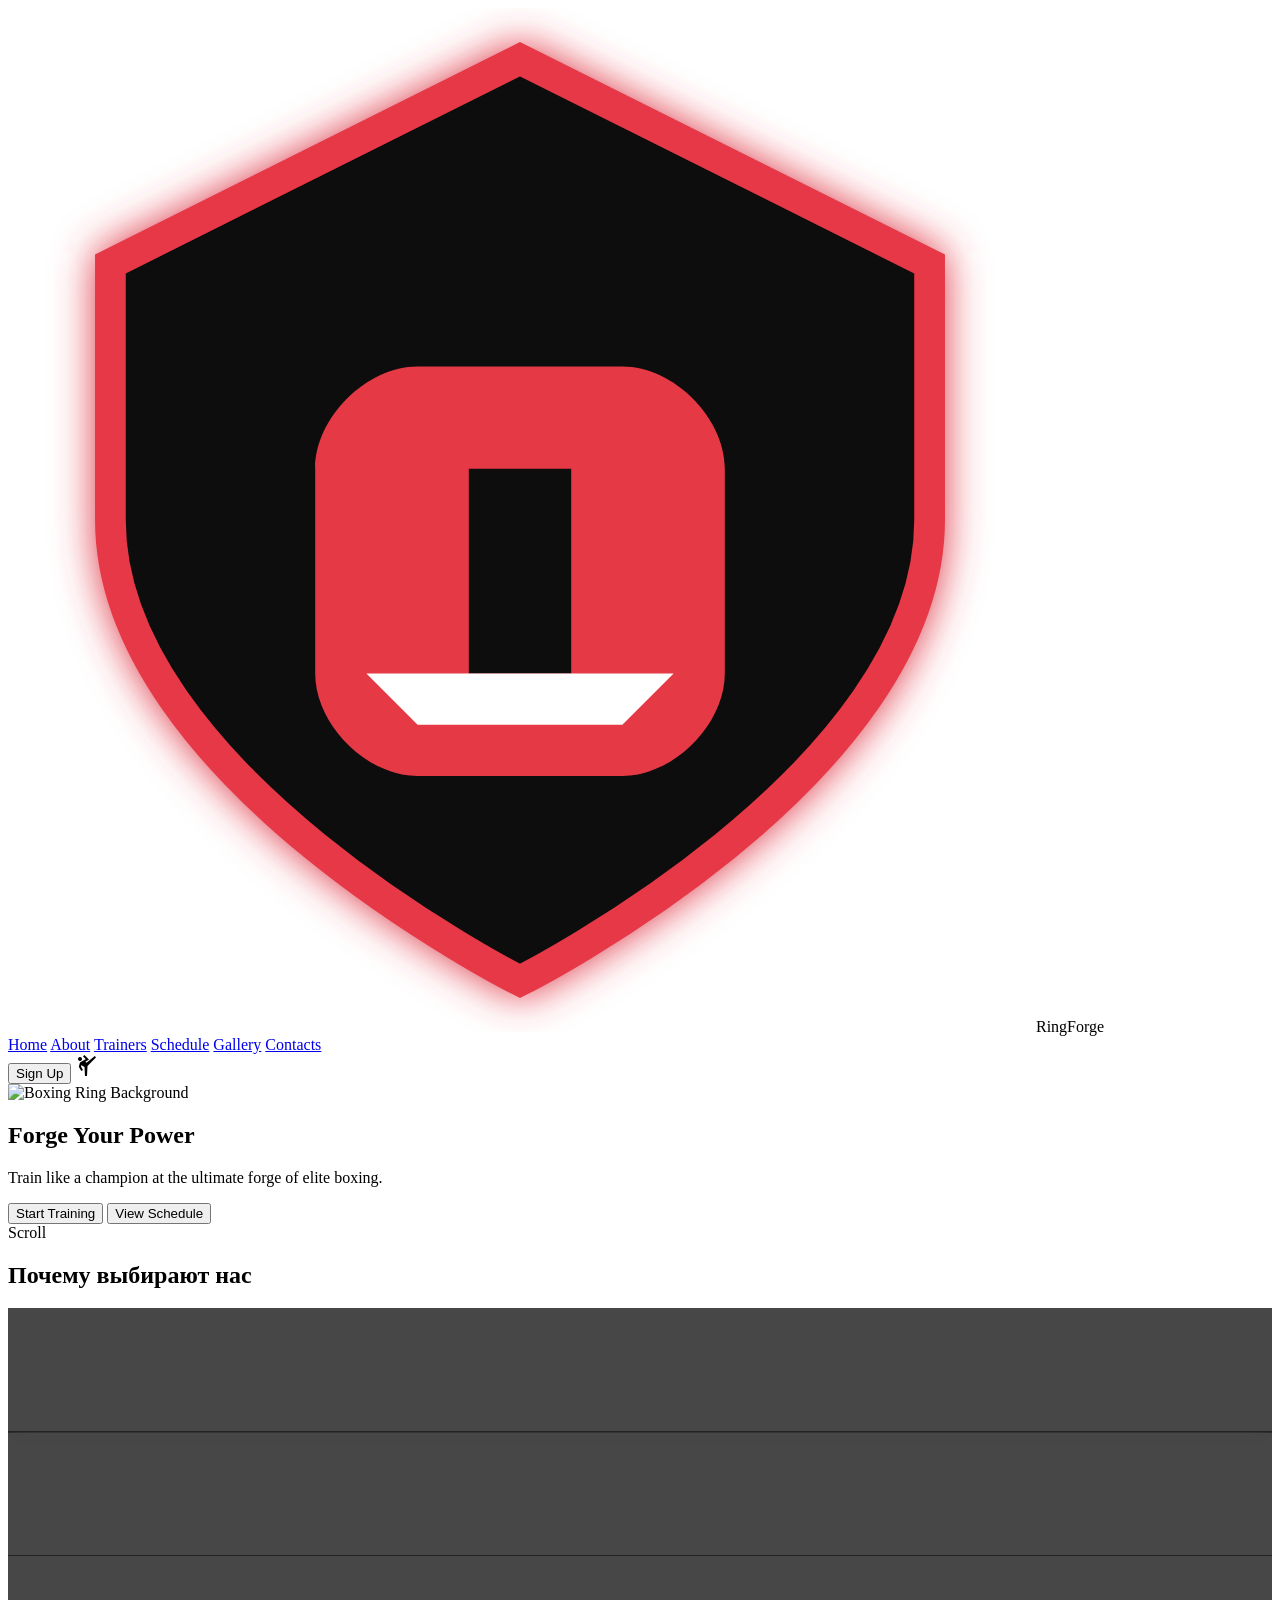
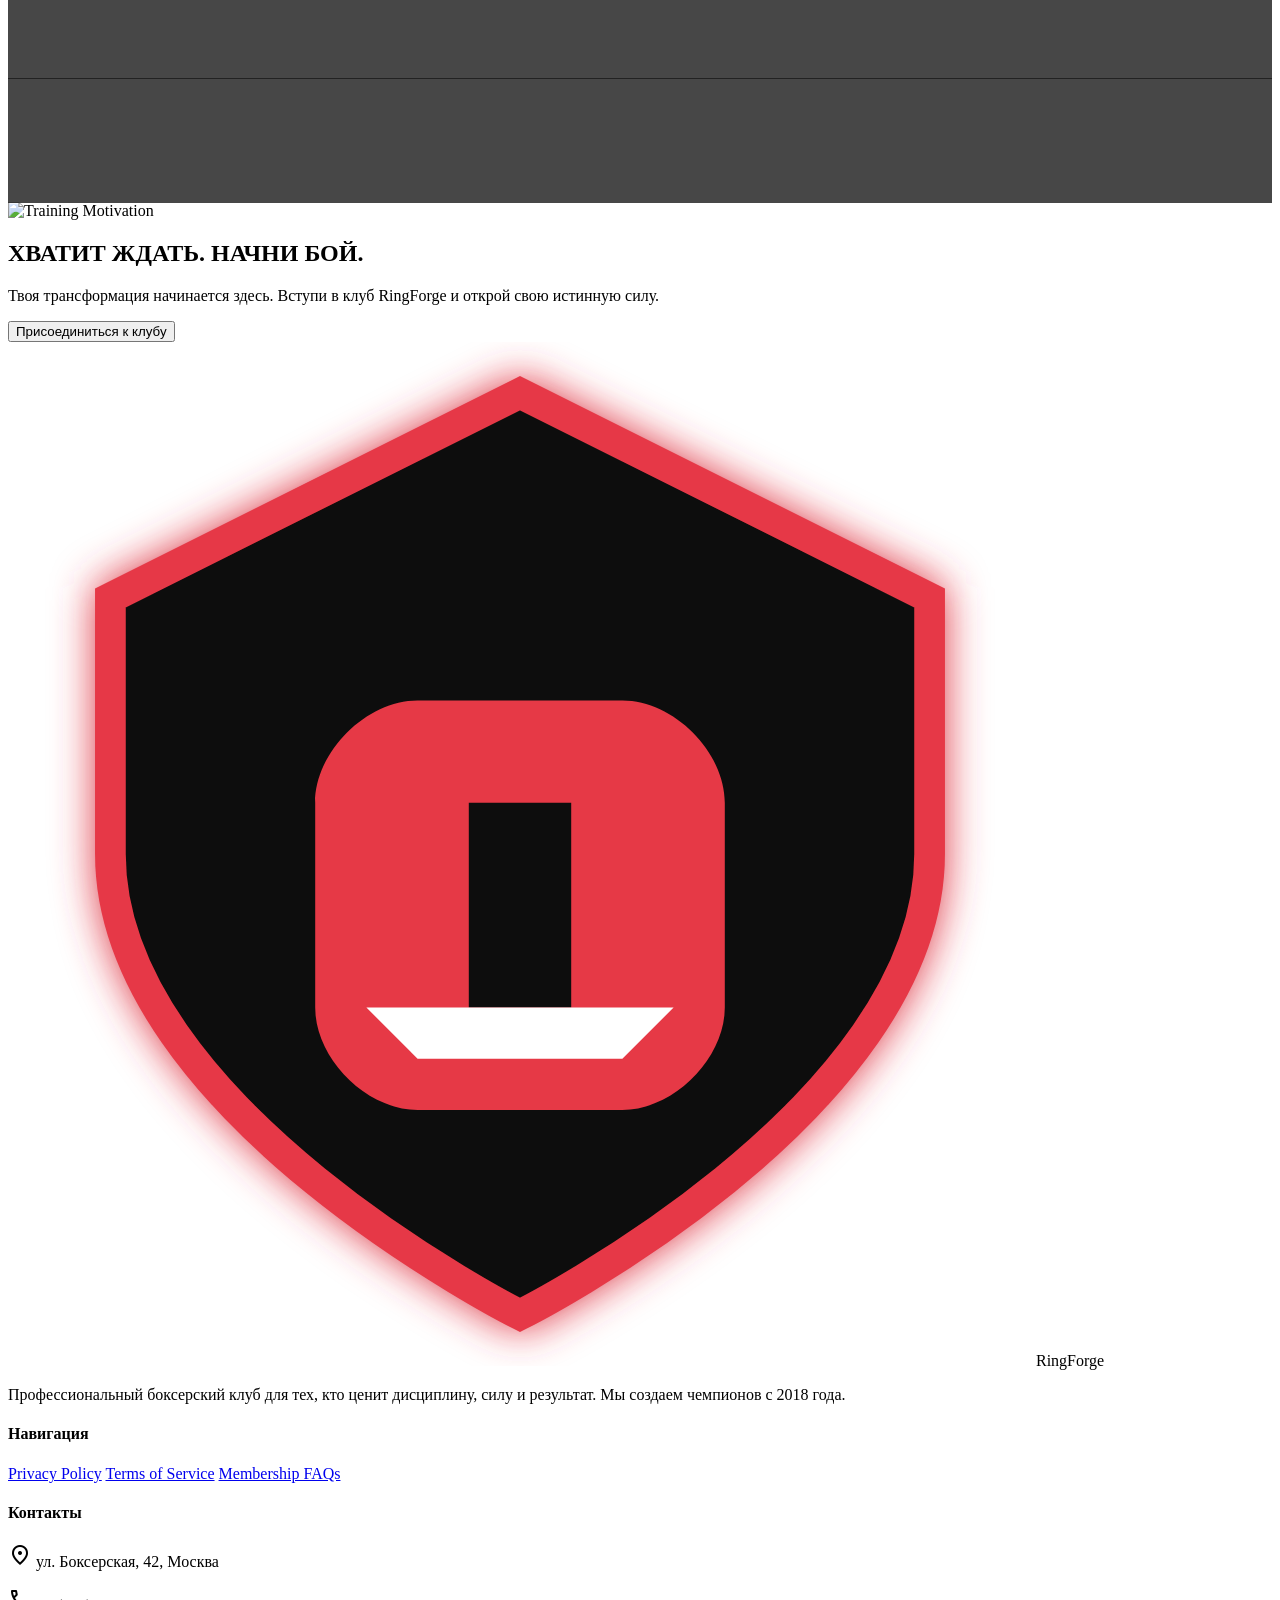
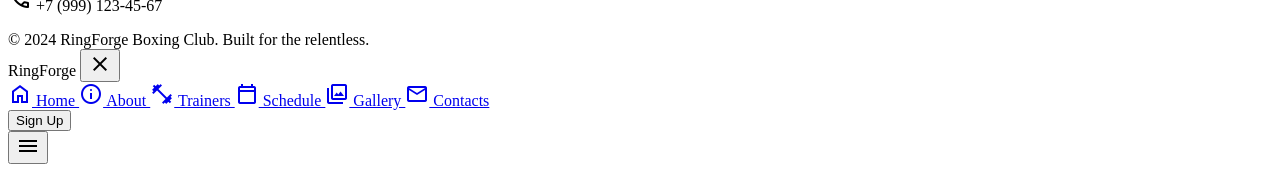
==== index.html @ 2cf0d007 "Rename code.html to index.html" ====
<!DOCTYPE html>

<html class="dark" lang="ru"><head>
<meta charset="utf-8"/>
<meta content="width=device-width, initial-scale=1.0" name="viewport"/>
<title>RingForge Boxing Club | Кузница Чемпионов</title>
<link href="https://fonts.googleapis.com/css2?family=Bebas+Neue&amp;family=Inter:wght@400;700&amp;family=Montserrat:wght@600&amp;family=Material+Symbols+Outlined:wght,FILL@100..700,0..1&amp;display=swap" rel="stylesheet"/>
<link href="https://fonts.googleapis.com/css2?family=Material+Symbols+Outlined:wght,FILL@100..700,0..1&amp;display=swap" rel="stylesheet"/>
<link href="https://fonts.googleapis.com/css2?family=Bebas+Neue:wght@100..900&amp;family=Inter:wght@100..900&amp;family=Montserrat:wght@100..900&amp;display=swap" rel="stylesheet"/>
<script src="https://cdn.tailwindcss.com?plugins=forms,container-queries"></script>
<script id="tailwind-config">
      tailwind.config = {
        darkMode: "class",
        theme: {
          extend: {
            "colors": {
                "surface-variant": "#353534",
                "on-primary": "#680011",
                "on-error-container": "#ffdad6",
                "secondary": "#ffb4a8",
                "on-secondary-fixed": "#410000",
                "surface-dim": "#131313",
                "surface": "#131313",
                "surface-container-low": "#1c1b1b",
                "on-error": "#690005",
                "tertiary": "#c7c6c6",
                "on-tertiary-container": "#282a2a",
                "background": "#131313",
                "secondary-fixed": "#ffdad4",
                "primary-fixed": "#ffdad8",
                "surface-tint": "#ffb3b1",
                "on-tertiary-fixed": "#1a1c1c",
                "secondary-container": "#920703",
                "on-primary-fixed-variant": "#92001c",
                "surface-container-high": "#2a2a2a",
                "on-background": "#e5e2e1",
                "on-tertiary": "#2f3131",
                "surface-container": "#201f1f",
                "tertiary-fixed-dim": "#c7c6c6",
                "on-secondary": "#690000",
                "primary-fixed-dim": "#ffb3b1",
                "surface-bright": "#3a3939",
                "outline": "#ab8987",
                "outline-variant": "#5b403f",
                "surface-container-highest": "#353534",
                "on-surface-variant": "#e4bebc",
                "on-secondary-fixed-variant": "#920703",
                "surface-container-lowest": "#0e0e0e",
                "inverse-surface": "#e5e2e1",
                "tertiary-fixed": "#e3e2e2",
                "error-container": "#93000a",
                "on-primary-fixed": "#410007",
                "inverse-primary": "#bb152c",
                "primary": "#ffb3b1",
                "on-surface": "#e5e2e1",
                "primary-container": "#ff535b",
                "inverse-on-surface": "#313030",
                "error": "#ffb4ab",
                "on-secondary-container": "#ff9a8a",
                "secondary-fixed-dim": "#ffb4a8",
                "on-primary-container": "#5b000e",
                "on-tertiary-fixed-variant": "#464747",
                "tertiary-container": "#909191"
            },
            "borderRadius": {
                "DEFAULT": "0.25rem",
                "lg": "0.5rem",
                "xl": "0.75rem",
                "full": "9999px"
            },
            "spacing": {
                "margin-desktop": "64px",
                "unit": "4px",
                "margin-mobile": "16px",
                "container-max": "1440px",
                "gutter": "24px"
            },
            "fontFamily": {
                "body-lg": ["Inter"],
                "label-sm": ["Montserrat"],
                "headline-md": ["Bebas Neue"],
                "headline-lg-mobile": ["Bebas Neue"],
                "headline-xl": ["Bebas Neue"],
                "body-md": ["Inter"],
                "headline-lg": ["Bebas Neue"],
                "label-lg": ["Montserrat"]
            },
            "fontSize": {
                "body-lg": ["18px", {"lineHeight": "28px", "fontWeight": "400"}],
                "label-sm": ["12px", {"lineHeight": "16px", "fontWeight": "600"}],
                "headline-md": ["32px", {"lineHeight": "32px", "fontWeight": "700"}],
                "headline-lg-mobile": ["36px", {"lineHeight": "36px", "fontWeight": "700"}],
                "headline-xl": ["72px", {"lineHeight": "72px", "letterSpacing": "0.02em", "fontWeight": "700"}],
                "body-md": ["16px", {"lineHeight": "24px", "fontWeight": "400"}],
                "headline-lg": ["48px", {"lineHeight": "48px", "letterSpacing": "0.02em", "fontWeight": "700"}],
                "label-lg": ["16px", {"lineHeight": "20px", "fontWeight": "600"}]
            }
          },
        },
      }
    </script>
<style>
        .material-symbols-outlined {
            font-variation-settings: 'FILL' 0, 'wght' 400, 'GRAD' 0, 'opsz' 24;
        }
        .glass-card {
            background: rgba(26, 26, 26, 0.8);
            backdrop-filter: blur(10px);
            border: 1px solid rgba(255, 255, 255, 0.1);
        }
        .neon-glow:hover {
            box-shadow: 0px 0px 15px rgba(230, 57, 70, 0.4);
            border-color: #ffb3b1;
        }
        .reveal {
            opacity: 0;
            transform: translateY(30px);
            transition: all 0.8s ease-out;
        }
        .reveal.active {
            opacity: 1;
            transform: translateY(0);
        }
    </style>
</head>
<body class="bg-background text-on-background font-body-md overflow-x-hidden">
<!-- TopNavBar -->
<header class="fixed top-0 left-0 w-full z-50 flex justify-between items-center px-margin-mobile md:px-margin-desktop py-4 bg-surface/80 backdrop-blur-xl border-b border-white/10 shadow-[0px_0px_15px_rgba(146,7,3,0.3)]">
<div class="flex items-center gap-3">
<img alt="RingForge Logo" class="h-10 w-10 object-contain" src="[data-uri]"/>
<span class="font-headline-lg text-primary uppercase tracking-tighter text-headline-lg-mobile md:text-headline-lg">RingForge</span>
</div>
<nav class="hidden md:flex gap-8">
<a class="text-primary border-b-2 border-primary font-label-lg pb-1" href="#">Home</a>
<a class="text-on-surface hover:text-primary font-label-lg transition-colors duration-300" href="#">About</a>
<a class="text-on-surface hover:text-primary font-label-lg transition-colors duration-300" href="#">Trainers</a>
<a class="text-on-surface hover:text-primary font-label-lg transition-colors duration-300" href="#">Schedule</a>
<a class="text-on-surface hover:text-primary font-label-lg transition-colors duration-300" href="#">Gallery</a>
<a class="text-on-surface hover:text-primary font-label-lg transition-colors duration-300" href="#">Contacts</a>
</nav>
<div class="flex items-center gap-4">
<button class="bg-secondary-container text-white px-6 py-2 rounded-lg font-label-lg hover:scale-105 active:scale-95 transition-all duration-200">
                Sign Up
            </button>
<span class="material-symbols-outlined text-primary text-2xl hidden md:block" data-icon="sports_martial_arts">sports_martial_arts</span>
</div>
</header>
<!-- Hero Section -->
<section class="relative h-screen flex items-center justify-center overflow-hidden">
<div class="absolute inset-0 z-0">
<div class="absolute inset-0 bg-black/60 z-10"></div>
<img alt="Boxing Ring Background" class="w-full h-full object-cover" data-alt="A cinematic, low-angle shot of a professional boxing ring illuminated by intense overhead spotlights in a dark, moody arena. The atmosphere is thick with atmospheric smoke and dramatic shadows, creating a high-stakes, aggressive aesthetic. The scene uses a deep black foundation with stark white highlights on the ropes and a subtle hint of red lighting reflecting off the canvas. The mood is powerful, disciplined, and premium." src="https://lh3.googleusercontent.com/aida-public/[base64]"/>
</div>
<div class="relative z-20 text-center px-margin-mobile max-w-4xl">
<h1 class="font-headline-xl text-white mb-4 animate-pulse uppercase">Forge Your Power</h1>
<p class="font-body-lg text-on-surface-variant mb-10 text-xl md:text-2xl">Train like a champion at the ultimate forge of elite boxing.</p>
<div class="flex flex-col md:flex-row gap-6 justify-center">
<button class="bg-secondary-container text-white px-10 py-4 rounded-lg font-label-lg text-lg hover:scale-105 transition-all shadow-[0px_0px_20px_rgba(230,57,70,0.4)]">
                    Start Training
                </button>
<button class="border-2 border-tertiary text-tertiary px-10 py-4 rounded-lg font-label-lg text-lg hover:bg-tertiary hover:text-black transition-all">
                    View Schedule
                </button>
</div>
</div>
<!-- Animated Scroll Indicator -->
<div class="absolute bottom-10 left-1/2 -translate-x-1/2 flex flex-col items-center gap-2 opacity-50">
<span class="font-label-sm uppercase tracking-widest text-on-surface-variant">Scroll</span>
<div class="w-px h-12 bg-gradient-to-b from-primary to-transparent"></div>
</div>
</section>
<!-- Features Bento Grid -->
<section class="py-32 px-margin-mobile md:px-margin-desktop max-w-container-max mx-auto">
<div class="text-center mb-20 reveal">
<h2 class="font-headline-lg text-primary uppercase mb-4 text-headline-lg-mobile md:text-headline-lg">Почему выбирают нас</h2>
<div class="w-24 h-1 bg-primary mx-auto"></div>
</div>
<div class="grid grid-cols-1 md:grid-cols-2 lg:grid-cols-4 gap-gutter">
<!-- Card 1 -->
<div class="glass-card p-8 rounded-xl neon-glow transition-all duration-300 reveal group">
<div class="w-16 h-16 bg-secondary-container/20 rounded-full flex items-center justify-center mb-6 group-hover:scale-110 transition-transform">
<span class="material-symbols-outlined text-primary text-4xl" data-icon="fitness_center">fitness_center</span>
</div>
<h3 class="font-headline-md text-white mb-4">Professional Trainers</h3>
<p class="font-body-md text-on-surface-variant">Наши тренеры — чемпионы мира и мастера спорта с многолетним опытом подготовки бойцов элитного уровня.</p>
</div>
<!-- Card 2 -->
<div class="glass-card p-8 rounded-xl neon-glow transition-all duration-300 reveal delay-100 group">
<div class="w-16 h-16 bg-secondary-container/20 rounded-full flex items-center justify-center mb-6 group-hover:scale-110 transition-transform">
<span class="material-symbols-outlined text-primary text-4xl" data-icon="stadium">stadium</span>
</div>
<h3 class="font-headline-md text-white mb-4">Modern Gym</h3>
<p class="font-body-md text-on-surface-variant">Профессиональные ринги, современное оборудование и премиальная зона восстановления для ваших лучших результатов.</p>
</div>
<!-- Card 3 -->
<div class="glass-card p-8 rounded-xl neon-glow transition-all duration-300 reveal delay-200 group">
<div class="w-16 h-16 bg-secondary-container/20 rounded-full flex items-center justify-center mb-6 group-hover:scale-110 transition-transform">
<span class="material-symbols-outlined text-primary text-4xl" data-icon="person_play">person_play</span>
</div>
<h3 class="font-headline-md text-white mb-4">Individual Programs</h3>
<p class="font-body-md text-on-surface-variant">Персональные планы тренировок и питания, адаптированные под ваши цели: от похудения до техники боя.</p>
</div>
<!-- Card 4 -->
<div class="glass-card p-8 rounded-xl neon-glow transition-all duration-300 reveal delay-300 group">
<div class="w-16 h-16 bg-secondary-container/20 rounded-full flex items-center justify-center mb-6 group-hover:scale-110 transition-transform">
<span class="material-symbols-outlined text-primary text-4xl" data-icon="military_tech">military_tech</span>
</div>
<h3 class="font-headline-md text-white mb-4">Prep for Competitions</h3>
<p class="font-body-md text-on-surface-variant">Интенсивная подготовка к турнирам любого уровня. Мы куем настоящих чемпионов ринга.</p>
</div>
</div>
</section>
<!-- Mid-page CTA with Parallax -->
<section class="relative py-32 overflow-hidden">
<div class="absolute inset-0 z-0">
<div class="absolute inset-0 bg-primary/20 z-10 backdrop-blur-sm"></div>
<img alt="Training Motivation" class="w-full h-full object-cover scale-110" data-alt="A gritty, high-contrast close-up of a boxer's hands being wrapped in traditional white and red cotton handwraps. The setting is a dimly lit boxing gym with industrial textures, heavy bags hanging in the blurred background. The lighting is focused and dramatic, highlighting the texture of the wraps and the intensity of preparation. The color palette is dominated by deep blacks, grays, and a sharp, vibrant accent red." src="https://lh3.googleusercontent.com/aida-public/[base64]"/>
</div>
<div class="relative z-20 text-center px-margin-mobile reveal">
<h2 class="font-headline-xl text-white mb-6">ХВАТИТ ЖДАТЬ. НАЧНИ БОЙ.</h2>
<p class="font-body-lg text-white/90 max-w-2xl mx-auto mb-10">Твоя трансформация начинается здесь. Вступи в клуб RingForge и открой свою истинную силу.</p>
<button class="bg-white text-on-primary px-12 py-5 rounded-lg font-headline-md text-2xl hover:bg-primary hover:text-white transition-all shadow-2xl">
                Присоединиться к клубу
            </button>
</div>
</section>
<!-- Footer -->
<footer class="w-full py-20 px-margin-mobile md:px-margin-desktop grid grid-cols-1 md:grid-cols-3 gap-gutter bg-surface-container-lowest border-t border-outline-variant">
<div class="flex flex-col gap-6">
<div class="flex items-center gap-3">
<img alt="RingForge Logo" class="h-8 w-8 object-contain" src="[data-uri]"/>
<span class="font-headline-md text-primary uppercase">RingForge</span>
</div>
<p class="font-body-md text-on-surface-variant">Профессиональный боксерский клуб для тех, кто ценит дисциплину, силу и результат. Мы создаем чемпионов с 2018 года.</p>
</div>
<div class="flex flex-col gap-4">
<h4 class="font-label-lg text-white uppercase tracking-widest mb-2">Навигация</h4>
<a class="text-on-surface-variant hover:text-primary transition-colors duration-200" href="#">Privacy Policy</a>
<a class="text-on-surface-variant hover:text-primary transition-colors duration-200" href="#">Terms of Service</a>
<a class="text-on-surface-variant hover:text-primary transition-colors duration-200" href="#">Membership FAQs</a>
</div>
<div class="flex flex-col gap-4">
<h4 class="font-label-lg text-white uppercase tracking-widest mb-2">Контакты</h4>
<p class="text-on-surface-variant flex items-center gap-2">
<span class="material-symbols-outlined text-primary" data-icon="location_on">location_on</span>
                ул. Боксерская, 42, Москва
            </p>
<p class="text-on-surface-variant flex items-center gap-2">
<span class="material-symbols-outlined text-primary" data-icon="phone">phone</span>
                +7 (999) 123-45-67
            </p>
<div class="mt-4 text-on-surface font-label-sm">
                © 2024 RingForge Boxing Club. Built for the relentless.
            </div>
</div>
</footer>
<!-- SideNavBar (Mobile Only Drawer - Hidden by default) -->
<div class="fixed inset-0 z-[60] bg-black/80 backdrop-blur-md translate-x-full transition-transform duration-300 md:hidden" id="side-nav">
<div class="bg-surface-container-highest h-full w-64 p-6 flex flex-col gap-8 border-r border-outline-variant shadow-xl">
<div class="flex justify-between items-center">
<span class="font-headline-md text-primary">RingForge</span>
<button class="text-white" onclick="toggleMenu()">
<span class="material-symbols-outlined">close</span>
</button>
</div>
<nav class="flex flex-col gap-4">
<a class="bg-secondary-container text-on-secondary-container rounded-lg p-3 font-bold flex items-center gap-3" href="#">
<span class="material-symbols-outlined" data-icon="home">home</span> Home
                </a>
<a class="text-on-surface-variant hover:bg-surface-variant rounded-lg p-3 flex items-center gap-3 transition-colors" href="#">
<span class="material-symbols-outlined" data-icon="info">info</span> About
                </a>
<a class="text-on-surface-variant hover:bg-surface-variant rounded-lg p-3 flex items-center gap-3 transition-colors" href="#">
<span class="material-symbols-outlined" data-icon="fitness_center">fitness_center</span> Trainers
                </a>
<a class="text-on-surface-variant hover:bg-surface-variant rounded-lg p-3 flex items-center gap-3 transition-colors" href="#">
<span class="material-symbols-outlined" data-icon="calendar_today">calendar_today</span> Schedule
                </a>
<a class="text-on-surface-variant hover:bg-surface-variant rounded-lg p-3 flex items-center gap-3 transition-colors" href="#">
<span class="material-symbols-outlined" data-icon="photo_library">photo_library</span> Gallery
                </a>
<a class="text-on-surface-variant hover:bg-surface-variant rounded-lg p-3 flex items-center gap-3 transition-colors" href="#">
<span class="material-symbols-outlined" data-icon="mail">mail</span> Contacts
                </a>
</nav>
<button class="mt-auto bg-primary text-on-primary font-bold py-4 rounded-lg">Sign Up</button>
</div>
</div>
<!-- Mobile Menu Trigger -->
<button class="fixed bottom-6 right-6 z-50 md:hidden bg-primary text-on-primary w-14 h-14 rounded-full flex items-center justify-center shadow-lg" onclick="toggleMenu()">
<span class="material-symbols-outlined">menu</span>
</button>
<script>
        // Scroll Reveal Animation
        function reveal() {
            var reveals = document.querySelectorAll(".reveal");
            for (var i = 0; i < reveals.length; i++) {
                var windowHeight = window.innerHeight;
                var elementTop = reveals[i].getBoundingClientRect().top;
                var elementVisible = 150;
                if (elementTop < windowHeight - elementVisible) {
                    reveals[i].classList.add("active");
                }
            }
        }
        window.addEventListener("scroll", reveal);
        // Initial check
        reveal();

        // Mobile Menu Toggle
        function toggleMenu() {
            const nav = document.getElementById('side-nav');
            if (nav.classList.contains('translate-x-full')) {
                nav.classList.remove('translate-x-full');
            } else {
                nav.classList.add('translate-x-full');
            }
        }

        // Atmosphere Effect: Mouse subtle lighting
        document.addEventListener('mousemove', e => {
            const x = e.clientX;
            const y = e.clientY;
            document.body.style.backgroundImage = `radial-gradient(circle at ${x}px ${y}px, rgba(230, 57, 70, 0.05) 0%, transparent 40%)`;
        });
    </script>
</body></html>
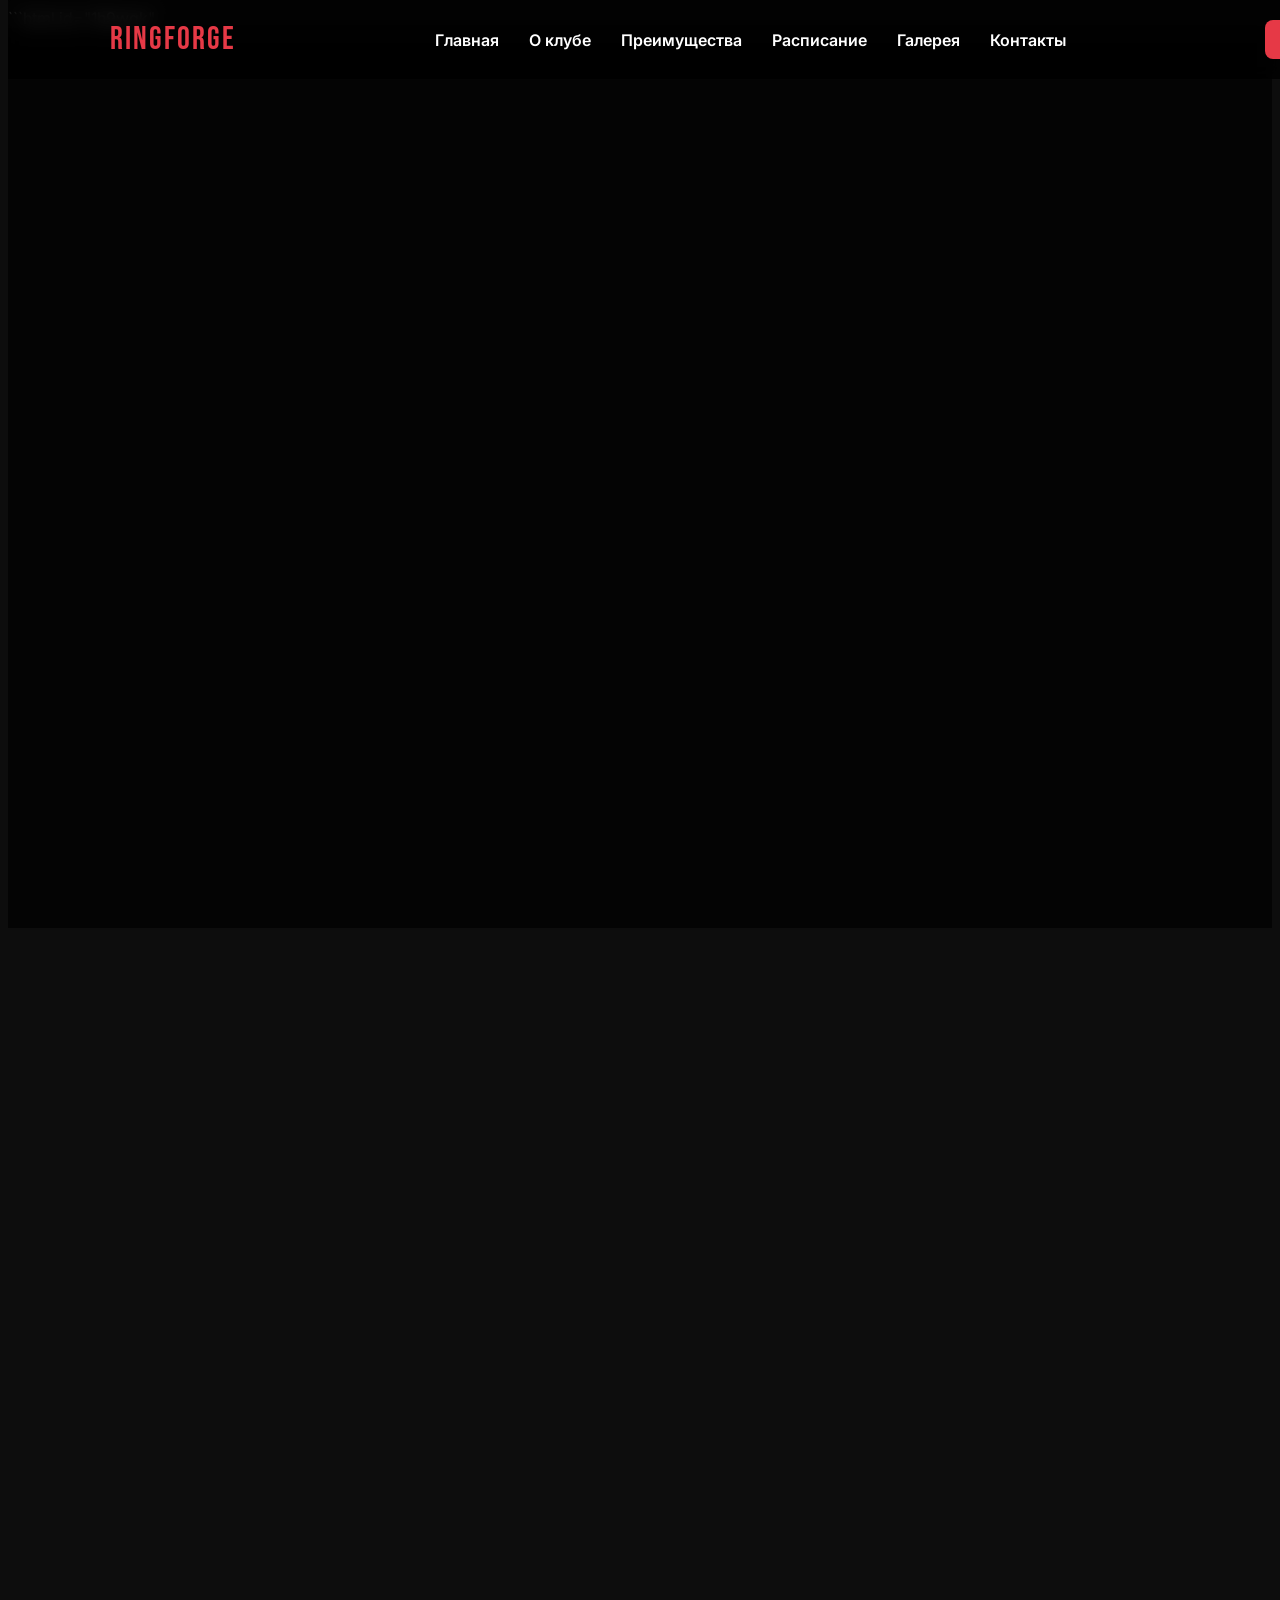
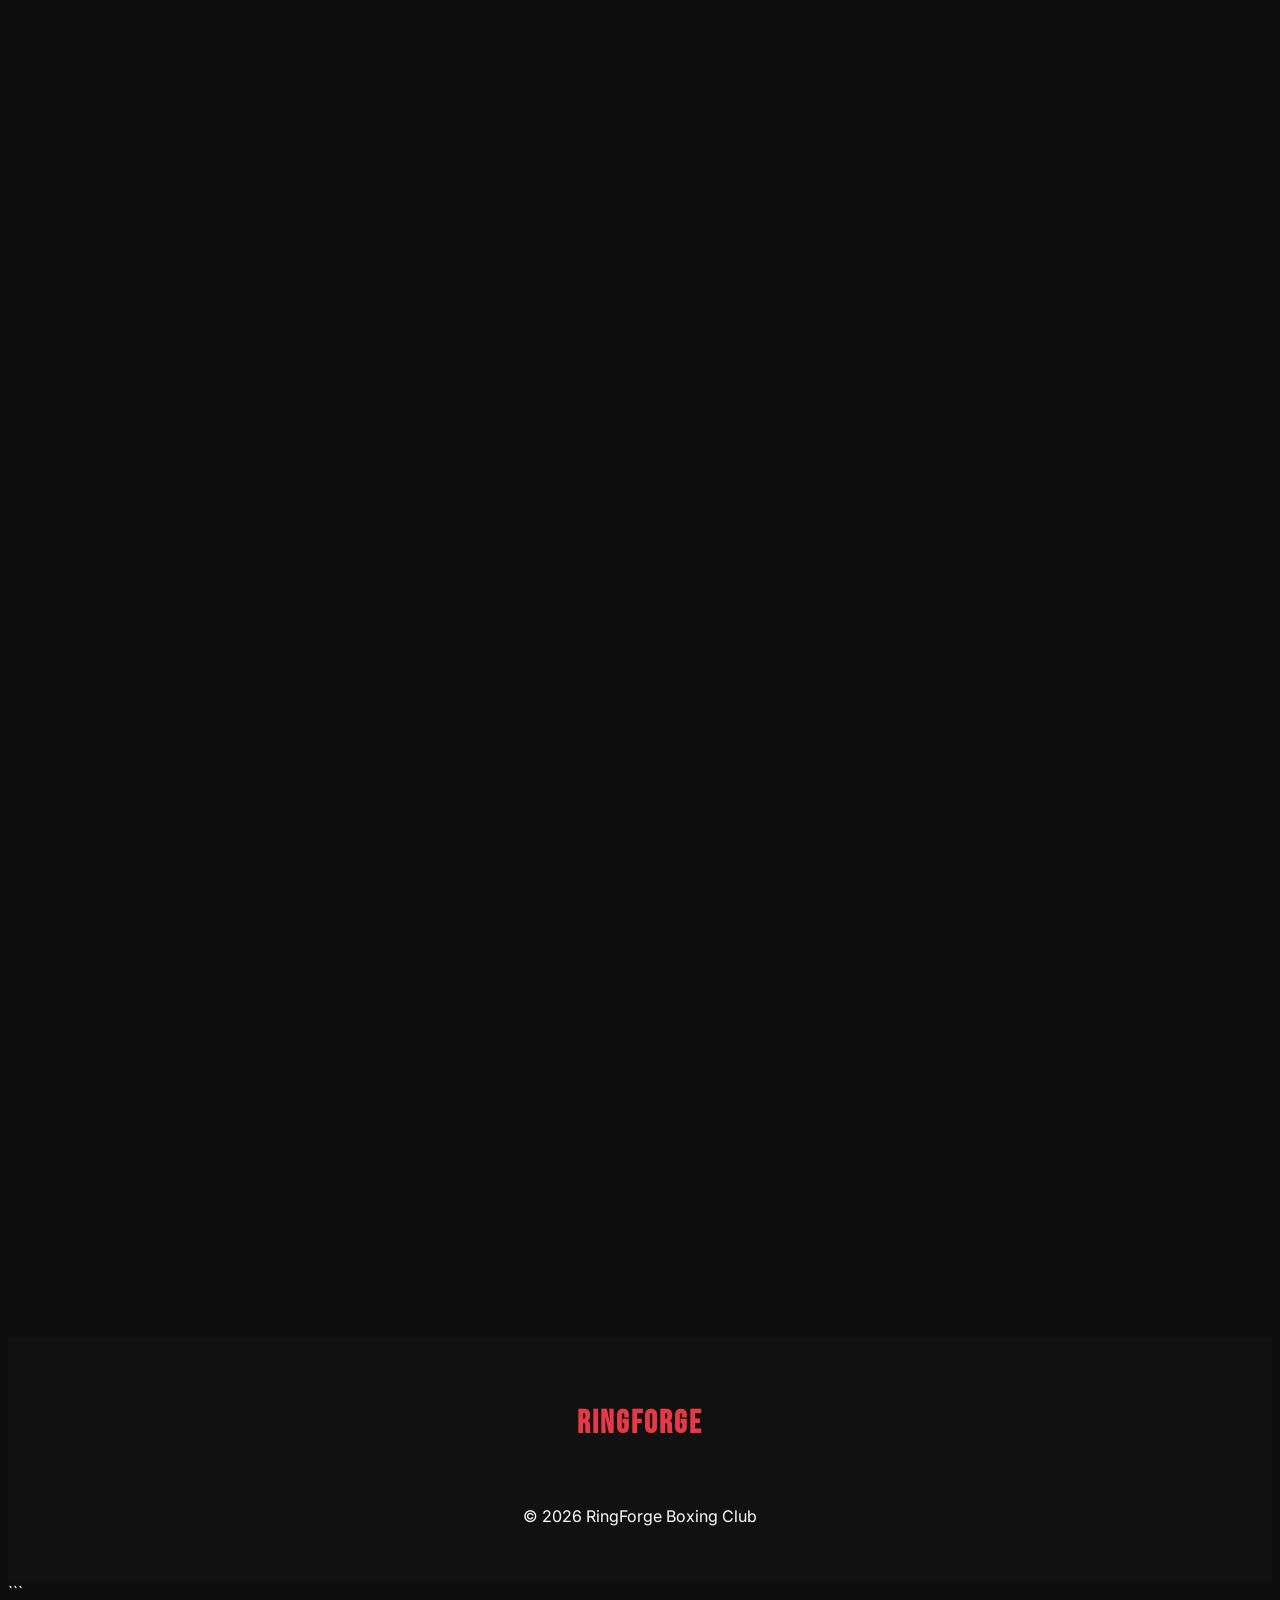
==== commit fde09f9a: "Add files via upload" ====
--- a/index.html
+++ b/index.html
@@ -1,327 +1,182 @@
-<!DOCTYPE html>
-
-<html class="dark" lang="ru"><head>
-<meta charset="utf-8"/>
-<meta content="width=device-width, initial-scale=1.0" name="viewport"/>
-<title>RingForge Boxing Club | Кузница Чемпионов</title>
-<link href="https://fonts.googleapis.com/css2?family=Bebas+Neue&amp;family=Inter:wght@400;700&amp;family=Montserrat:wght@600&amp;family=Material+Symbols+Outlined:wght,FILL@100..700,0..1&amp;display=swap" rel="stylesheet"/>
-<link href="https://fonts.googleapis.com/css2?family=Material+Symbols+Outlined:wght,FILL@100..700,0..1&amp;display=swap" rel="stylesheet"/>
-<link href="https://fonts.googleapis.com/css2?family=Bebas+Neue:wght@100..900&amp;family=Inter:wght@100..900&amp;family=Montserrat:wght@100..900&amp;display=swap" rel="stylesheet"/>
-<script src="https://cdn.tailwindcss.com?plugins=forms,container-queries"></script>
-<script id="tailwind-config">
-      tailwind.config = {
-        darkMode: "class",
-        theme: {
-          extend: {
-            "colors": {
-                "surface-variant": "#353534",
-                "on-primary": "#680011",
-                "on-error-container": "#ffdad6",
-                "secondary": "#ffb4a8",
-                "on-secondary-fixed": "#410000",
-                "surface-dim": "#131313",
-                "surface": "#131313",
-                "surface-container-low": "#1c1b1b",
-                "on-error": "#690005",
-                "tertiary": "#c7c6c6",
-                "on-tertiary-container": "#282a2a",
-                "background": "#131313",
-                "secondary-fixed": "#ffdad4",
-                "primary-fixed": "#ffdad8",
-                "surface-tint": "#ffb3b1",
-                "on-tertiary-fixed": "#1a1c1c",
-                "secondary-container": "#920703",
-                "on-primary-fixed-variant": "#92001c",
-                "surface-container-high": "#2a2a2a",
-                "on-background": "#e5e2e1",
-                "on-tertiary": "#2f3131",
-                "surface-container": "#201f1f",
-                "tertiary-fixed-dim": "#c7c6c6",
-                "on-secondary": "#690000",
-                "primary-fixed-dim": "#ffb3b1",
-                "surface-bright": "#3a3939",
-                "outline": "#ab8987",
-                "outline-variant": "#5b403f",
-                "surface-container-highest": "#353534",
-                "on-surface-variant": "#e4bebc",
-                "on-secondary-fixed-variant": "#920703",
-                "surface-container-lowest": "#0e0e0e",
-                "inverse-surface": "#e5e2e1",
-                "tertiary-fixed": "#e3e2e2",
-                "error-container": "#93000a",
-                "on-primary-fixed": "#410007",
-                "inverse-primary": "#bb152c",
-                "primary": "#ffb3b1",
-                "on-surface": "#e5e2e1",
-                "primary-container": "#ff535b",
-                "inverse-on-surface": "#313030",
-                "error": "#ffb4ab",
-                "on-secondary-container": "#ff9a8a",
-                "secondary-fixed-dim": "#ffb4a8",
-                "on-primary-container": "#5b000e",
-                "on-tertiary-fixed-variant": "#464747",
-                "tertiary-container": "#909191"
-            },
-            "borderRadius": {
-                "DEFAULT": "0.25rem",
-                "lg": "0.5rem",
-                "xl": "0.75rem",
-                "full": "9999px"
-            },
-            "spacing": {
-                "margin-desktop": "64px",
-                "unit": "4px",
-                "margin-mobile": "16px",
-                "container-max": "1440px",
-                "gutter": "24px"
-            },
-            "fontFamily": {
-                "body-lg": ["Inter"],
-                "label-sm": ["Montserrat"],
-                "headline-md": ["Bebas Neue"],
-                "headline-lg-mobile": ["Bebas Neue"],
-                "headline-xl": ["Bebas Neue"],
-                "body-md": ["Inter"],
-                "headline-lg": ["Bebas Neue"],
-                "label-lg": ["Montserrat"]
-            },
-            "fontSize": {
-                "body-lg": ["18px", {"lineHeight": "28px", "fontWeight": "400"}],
-                "label-sm": ["12px", {"lineHeight": "16px", "fontWeight": "600"}],
-                "headline-md": ["32px", {"lineHeight": "32px", "fontWeight": "700"}],
-                "headline-lg-mobile": ["36px", {"lineHeight": "36px", "fontWeight": "700"}],
-                "headline-xl": ["72px", {"lineHeight": "72px", "letterSpacing": "0.02em", "fontWeight": "700"}],
-                "body-md": ["16px", {"lineHeight": "24px", "fontWeight": "400"}],
-                "headline-lg": ["48px", {"lineHeight": "48px", "letterSpacing": "0.02em", "fontWeight": "700"}],
-                "label-lg": ["16px", {"lineHeight": "20px", "fontWeight": "600"}]
-            }
-          },
-        },
-      }
-    </script>
-<style>
-        .material-symbols-outlined {
-            font-variation-settings: 'FILL' 0, 'wght' 400, 'GRAD' 0, 'opsz' 24;
-        }
-        .glass-card {
-            background: rgba(26, 26, 26, 0.8);
-            backdrop-filter: blur(10px);
-            border: 1px solid rgba(255, 255, 255, 0.1);
-        }
-        .neon-glow:hover {
-            box-shadow: 0px 0px 15px rgba(230, 57, 70, 0.4);
-            border-color: #ffb3b1;
-        }
-        .reveal {
-            opacity: 0;
-            transform: translateY(30px);
-            transition: all 0.8s ease-out;
-        }
-        .reveal.active {
-            opacity: 1;
-            transform: translateY(0);
-        }
-    </style>
-</head>
-<body class="bg-background text-on-background font-body-md overflow-x-hidden">
-<!-- TopNavBar -->
-<header class="fixed top-0 left-0 w-full z-50 flex justify-between items-center px-margin-mobile md:px-margin-desktop py-4 bg-surface/80 backdrop-blur-xl border-b border-white/10 shadow-[0px_0px_15px_rgba(146,7,3,0.3)]">
-<div class="flex items-center gap-3">
-<img alt="RingForge Logo" class="h-10 w-10 object-contain" src="[data-uri]"/>
-<span class="font-headline-lg text-primary uppercase tracking-tighter text-headline-lg-mobile md:text-headline-lg">RingForge</span>
-</div>
-<nav class="hidden md:flex gap-8">
-<a class="text-primary border-b-2 border-primary font-label-lg pb-1" href="#">Home</a>
-<a class="text-on-surface hover:text-primary font-label-lg transition-colors duration-300" href="#">About</a>
-<a class="text-on-surface hover:text-primary font-label-lg transition-colors duration-300" href="#">Trainers</a>
-<a class="text-on-surface hover:text-primary font-label-lg transition-colors duration-300" href="#">Schedule</a>
-<a class="text-on-surface hover:text-primary font-label-lg transition-colors duration-300" href="#">Gallery</a>
-<a class="text-on-surface hover:text-primary font-label-lg transition-colors duration-300" href="#">Contacts</a>
-</nav>
-<div class="flex items-center gap-4">
-<button class="bg-secondary-container text-white px-6 py-2 rounded-lg font-label-lg hover:scale-105 active:scale-95 transition-all duration-200">
-                Sign Up
-            </button>
-<span class="material-symbols-outlined text-primary text-2xl hidden md:block" data-icon="sports_martial_arts">sports_martial_arts</span>
-</div>
-</header>
-<!-- Hero Section -->
-<section class="relative h-screen flex items-center justify-center overflow-hidden">
-<div class="absolute inset-0 z-0">
-<div class="absolute inset-0 bg-black/60 z-10"></div>
-<img alt="Boxing Ring Background" class="w-full h-full object-cover" data-alt="A cinematic, low-angle shot of a professional boxing ring illuminated by intense overhead spotlights in a dark, moody arena. The atmosphere is thick with atmospheric smoke and dramatic shadows, creating a high-stakes, aggressive aesthetic. The scene uses a deep black foundation with stark white highlights on the ropes and a subtle hint of red lighting reflecting off the canvas. The mood is powerful, disciplined, and premium." src="https://lh3.googleusercontent.com/aida-public/[base64]"/>
-</div>
-<div class="relative z-20 text-center px-margin-mobile max-w-4xl">
-<h1 class="font-headline-xl text-white mb-4 animate-pulse uppercase">Forge Your Power</h1>
-<p class="font-body-lg text-on-surface-variant mb-10 text-xl md:text-2xl">Train like a champion at the ultimate forge of elite boxing.</p>
-<div class="flex flex-col md:flex-row gap-6 justify-center">
-<button class="bg-secondary-container text-white px-10 py-4 rounded-lg font-label-lg text-lg hover:scale-105 transition-all shadow-[0px_0px_20px_rgba(230,57,70,0.4)]">
-                    Start Training
-                </button>
-<button class="border-2 border-tertiary text-tertiary px-10 py-4 rounded-lg font-label-lg text-lg hover:bg-tertiary hover:text-black transition-all">
-                    View Schedule
-                </button>
-</div>
-</div>
-<!-- Animated Scroll Indicator -->
-<div class="absolute bottom-10 left-1/2 -translate-x-1/2 flex flex-col items-center gap-2 opacity-50">
-<span class="font-label-sm uppercase tracking-widest text-on-surface-variant">Scroll</span>
-<div class="w-px h-12 bg-gradient-to-b from-primary to-transparent"></div>
-</div>
-</section>
-<!-- Features Bento Grid -->
-<section class="py-32 px-margin-mobile md:px-margin-desktop max-w-container-max mx-auto">
-<div class="text-center mb-20 reveal">
-<h2 class="font-headline-lg text-primary uppercase mb-4 text-headline-lg-mobile md:text-headline-lg">Почему выбирают нас</h2>
-<div class="w-24 h-1 bg-primary mx-auto"></div>
-</div>
-<div class="grid grid-cols-1 md:grid-cols-2 lg:grid-cols-4 gap-gutter">
-<!-- Card 1 -->
-<div class="glass-card p-8 rounded-xl neon-glow transition-all duration-300 reveal group">
-<div class="w-16 h-16 bg-secondary-container/20 rounded-full flex items-center justify-center mb-6 group-hover:scale-110 transition-transform">
-<span class="material-symbols-outlined text-primary text-4xl" data-icon="fitness_center">fitness_center</span>
-</div>
-<h3 class="font-headline-md text-white mb-4">Professional Trainers</h3>
-<p class="font-body-md text-on-surface-variant">Наши тренеры — чемпионы мира и мастера спорта с многолетним опытом подготовки бойцов элитного уровня.</p>
-</div>
-<!-- Card 2 -->
-<div class="glass-card p-8 rounded-xl neon-glow transition-all duration-300 reveal delay-100 group">
-<div class="w-16 h-16 bg-secondary-container/20 rounded-full flex items-center justify-center mb-6 group-hover:scale-110 transition-transform">
-<span class="material-symbols-outlined text-primary text-4xl" data-icon="stadium">stadium</span>
-</div>
-<h3 class="font-headline-md text-white mb-4">Modern Gym</h3>
-<p class="font-body-md text-on-surface-variant">Профессиональные ринги, современное оборудование и премиальная зона восстановления для ваших лучших результатов.</p>
-</div>
-<!-- Card 3 -->
-<div class="glass-card p-8 rounded-xl neon-glow transition-all duration-300 reveal delay-200 group">
-<div class="w-16 h-16 bg-secondary-container/20 rounded-full flex items-center justify-center mb-6 group-hover:scale-110 transition-transform">
-<span class="material-symbols-outlined text-primary text-4xl" data-icon="person_play">person_play</span>
-</div>
-<h3 class="font-headline-md text-white mb-4">Individual Programs</h3>
-<p class="font-body-md text-on-surface-variant">Персональные планы тренировок и питания, адаптированные под ваши цели: от похудения до техники боя.</p>
-</div>
-<!-- Card 4 -->
-<div class="glass-card p-8 rounded-xl neon-glow transition-all duration-300 reveal delay-300 group">
-<div class="w-16 h-16 bg-secondary-container/20 rounded-full flex items-center justify-center mb-6 group-hover:scale-110 transition-transform">
-<span class="material-symbols-outlined text-primary text-4xl" data-icon="military_tech">military_tech</span>
-</div>
-<h3 class="font-headline-md text-white mb-4">Prep for Competitions</h3>
-<p class="font-body-md text-on-surface-variant">Интенсивная подготовка к турнирам любого уровня. Мы куем настоящих чемпионов ринга.</p>
-</div>
-</div>
-</section>
-<!-- Mid-page CTA with Parallax -->
-<section class="relative py-32 overflow-hidden">
-<div class="absolute inset-0 z-0">
-<div class="absolute inset-0 bg-primary/20 z-10 backdrop-blur-sm"></div>
-<img alt="Training Motivation" class="w-full h-full object-cover scale-110" data-alt="A gritty, high-contrast close-up of a boxer's hands being wrapped in traditional white and red cotton handwraps. The setting is a dimly lit boxing gym with industrial textures, heavy bags hanging in the blurred background. The lighting is focused and dramatic, highlighting the texture of the wraps and the intensity of preparation. The color palette is dominated by deep blacks, grays, and a sharp, vibrant accent red." src="https://lh3.googleusercontent.com/aida-public/[base64]"/>
-</div>
-<div class="relative z-20 text-center px-margin-mobile reveal">
-<h2 class="font-headline-xl text-white mb-6">ХВАТИТ ЖДАТЬ. НАЧНИ БОЙ.</h2>
-<p class="font-body-lg text-white/90 max-w-2xl mx-auto mb-10">Твоя трансформация начинается здесь. Вступи в клуб RingForge и открой свою истинную силу.</p>
-<button class="bg-white text-on-primary px-12 py-5 rounded-lg font-headline-md text-2xl hover:bg-primary hover:text-white transition-all shadow-2xl">
-                Присоединиться к клубу
-            </button>
-</div>
-</section>
-<!-- Footer -->
-<footer class="w-full py-20 px-margin-mobile md:px-margin-desktop grid grid-cols-1 md:grid-cols-3 gap-gutter bg-surface-container-lowest border-t border-outline-variant">
-<div class="flex flex-col gap-6">
-<div class="flex items-center gap-3">
-<img alt="RingForge Logo" class="h-8 w-8 object-contain" src="[data-uri]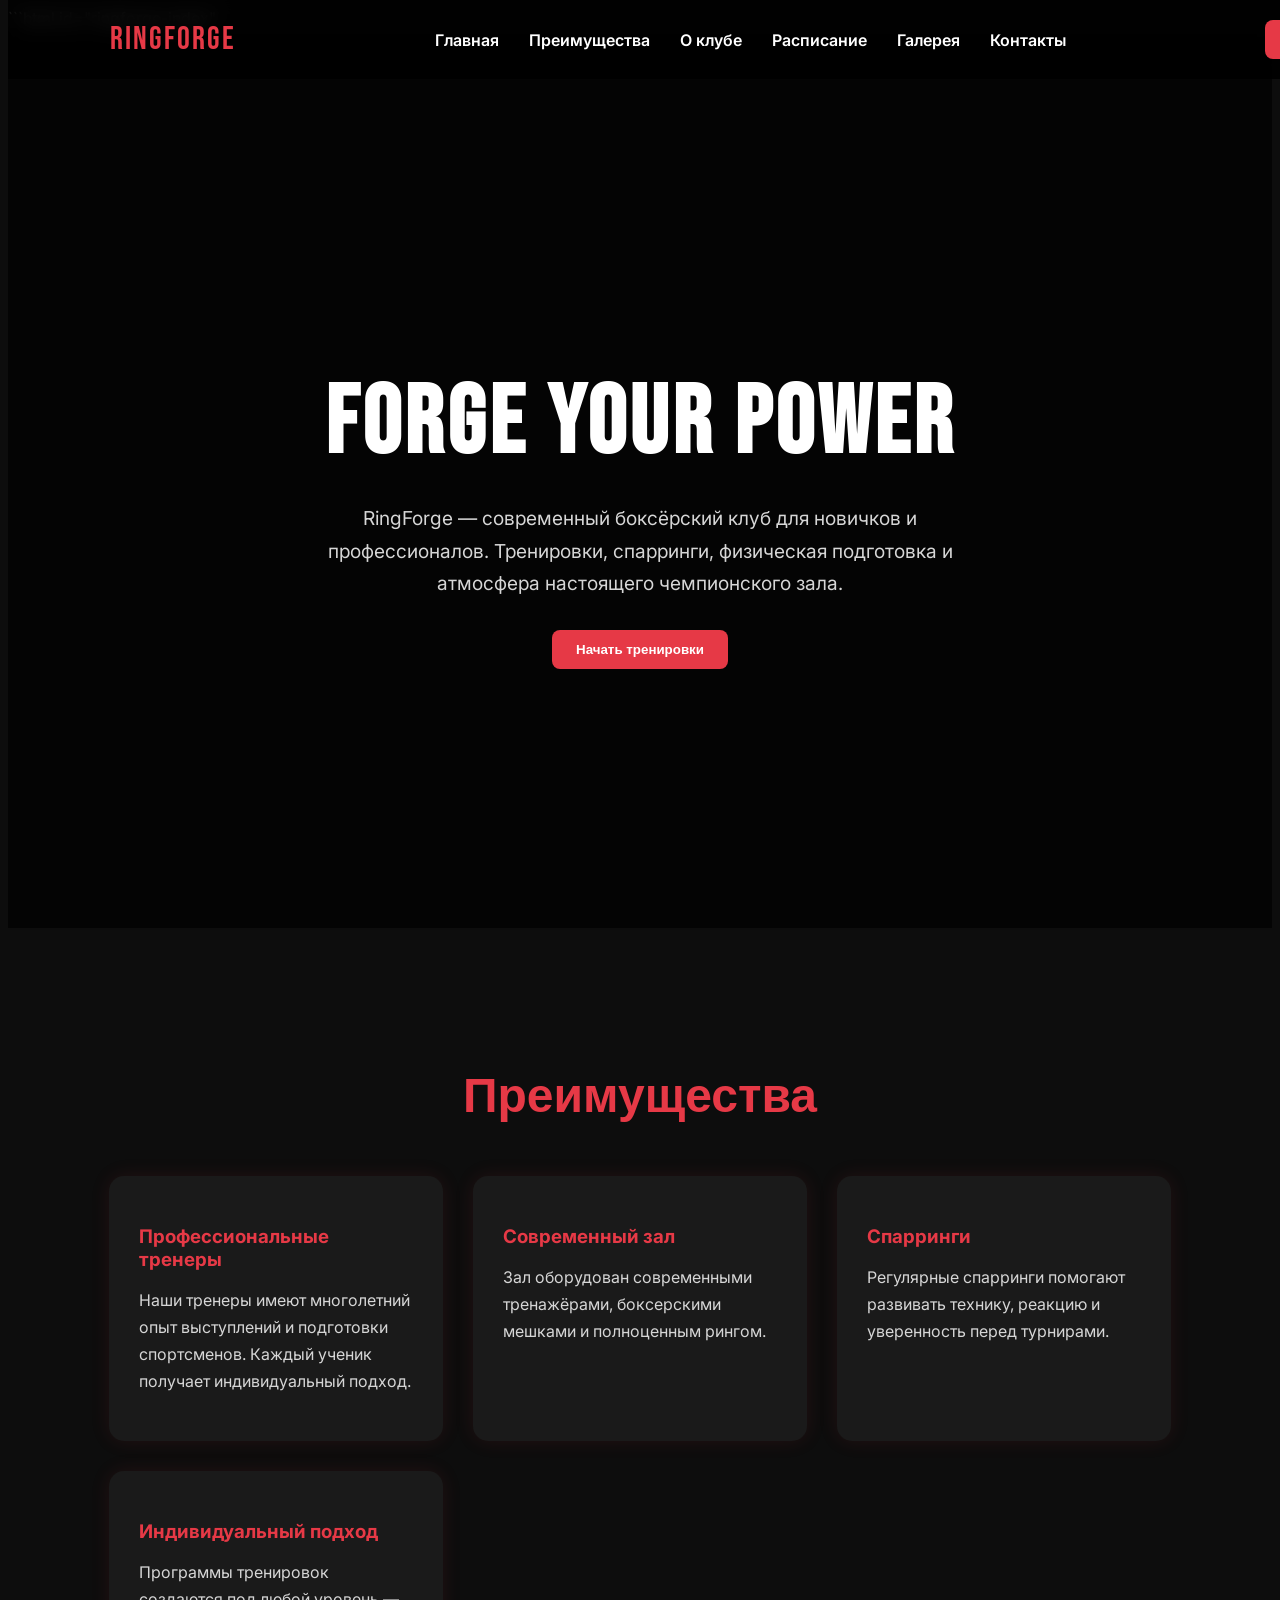
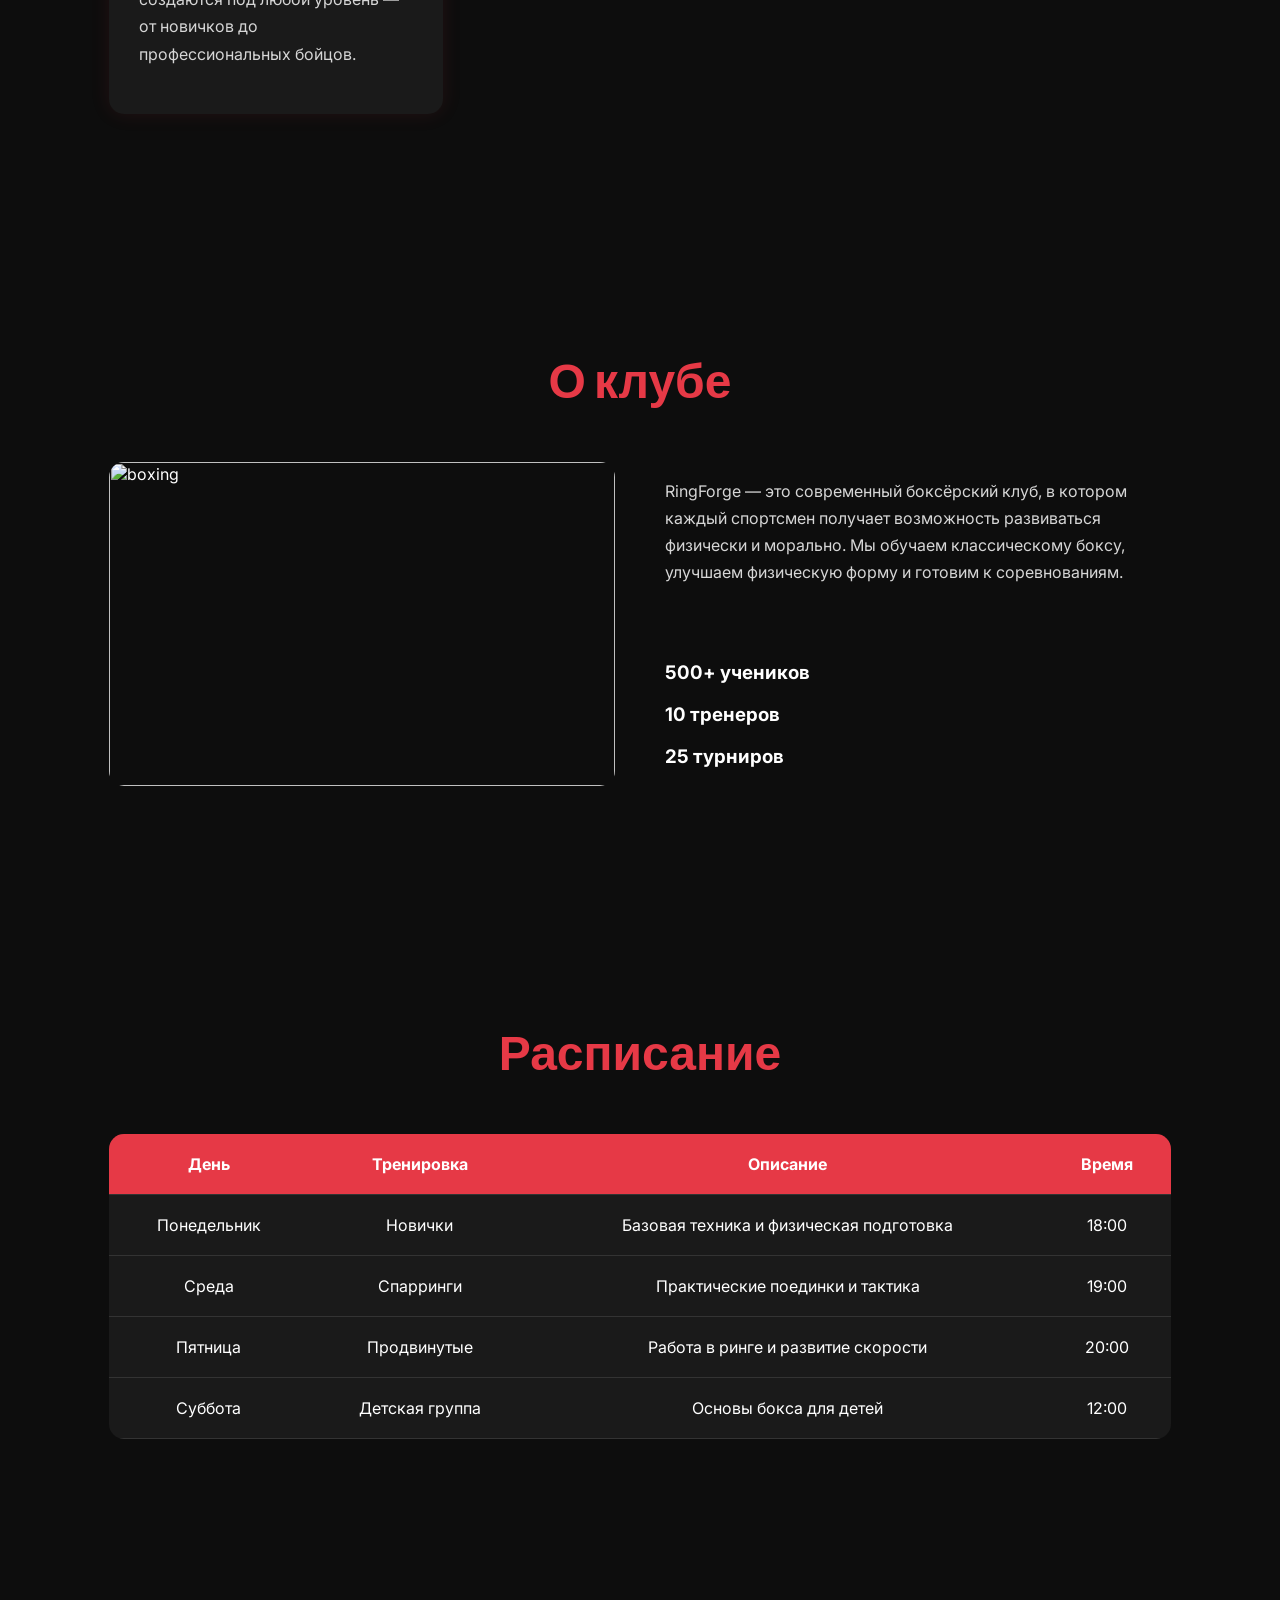
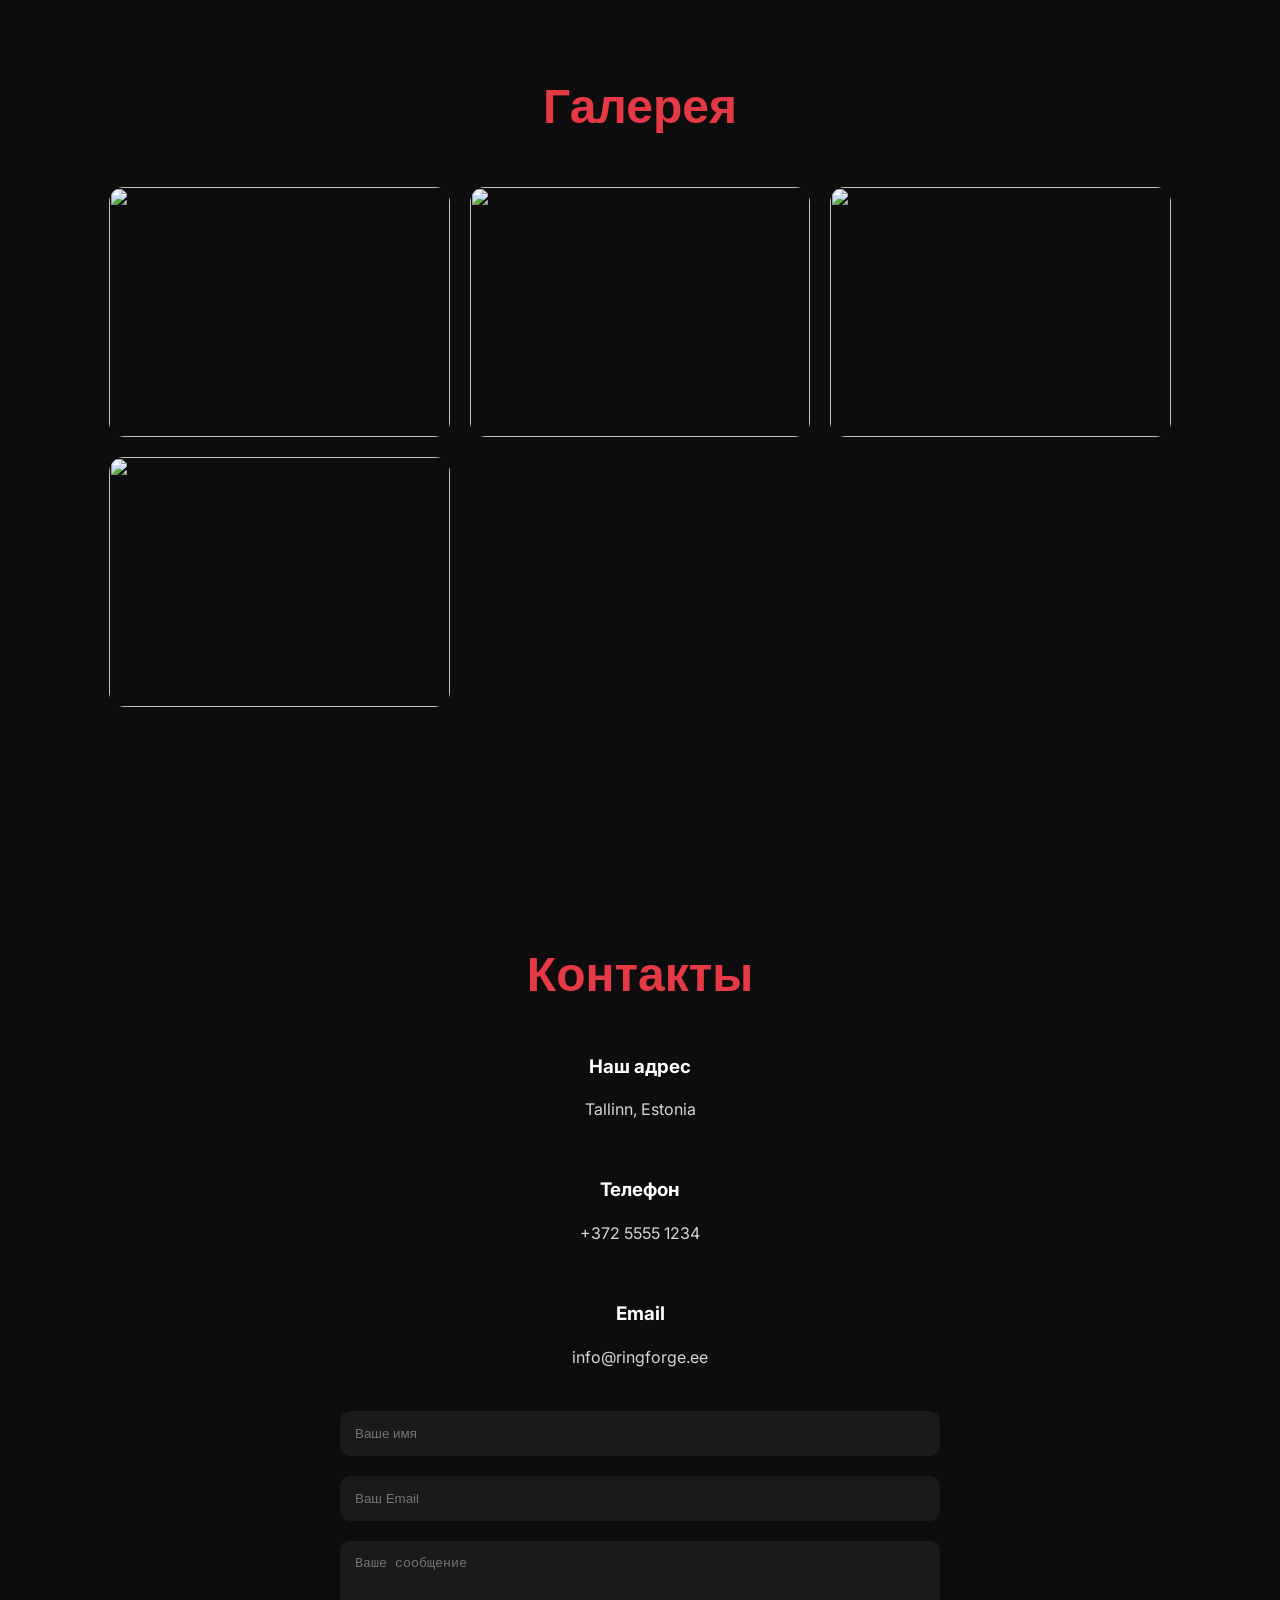
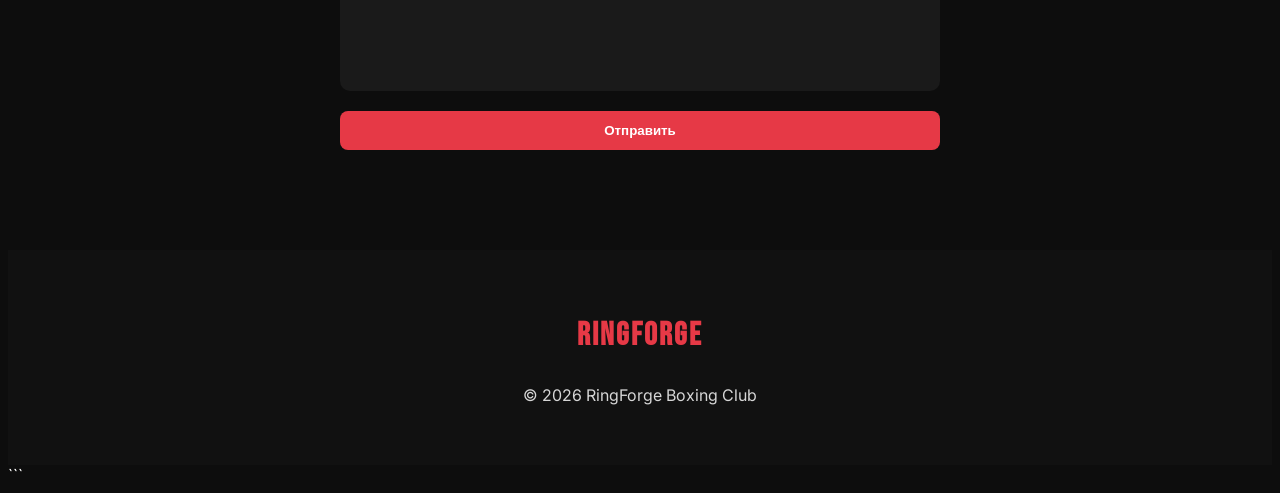
==== commit e6719b80: "Add files via upload" ====
--- a/index.html
+++ b/index.html
@@ -1,4 +1,4 @@
-```html id="1h9wqk"
+```html id="ringforge-index"
 <!DOCTYPE html>
 <html lang="ru">
 <head>
@@ -8,6 +8,7 @@
 <title>RingForge Boxing Club</title>
 
 <link rel="preconnect" href="https://fonts.googleapis.com">
+
 <link href="https://fonts.googleapis.com/css2?family=Bebas+Neue&family=Inter:wght@300;400;600;700&display=swap" rel="stylesheet">
 
 <link rel="stylesheet" href="style.css">
@@ -16,15 +17,18 @@
 <body>
 
 <header>
+
 <div class="logo">RingForge</div>
 
 <nav id="nav">
+
 <a href="#home">Главная</a>
+<a href="#advantages">Преимущества</a>
 <a href="#about">О клубе</a>
-<a href="#trainers">Преимущества</a>
 <a href="#schedule">Расписание</a>
 <a href="#gallery">Галерея</a>
 <a href="#contact">Контакты</a>
+
 </nav>
 
 <button class="btn">Записаться</button>
@@ -32,56 +36,101 @@
 <div class="burger" id="burger">
 ☰
 </div>
+
 </header>
 
 <section class="hero" id="home">
+
 <div class="hero-content fade">
+
 <h1>FORGE YOUR POWER</h1>
-<p>Тренируйся как чемпион вместе с RingForge</p>
+
+<p>
+RingForge — современный боксёрский клуб для новичков и профессионалов.
+Тренировки, спарринги, физическая подготовка и атмосфера настоящего чемпионского зала.
+</p>
+
 <button class="btn">Начать тренировки</button>
-</div>
-</section>
-
-<section id="trainers">
+
+</div>
+
+</section>
+
+<section id="advantages">
+
 <h2 class="section-title fade">Преимущества</h2>
 
 <div class="cards">
 
 <div class="card fade">
+
 <h3>Профессиональные тренеры</h3>
-<p>Опытные наставники с чемпионским опытом.</p>
+
+<p>
+Наши тренеры имеют многолетний опыт выступлений и подготовки спортсменов.
+Каждый ученик получает индивидуальный подход.
+</p>
+
 </div>
 
 <div class="card fade">
+
 <h3>Современный зал</h3>
-<p>Новое оборудование и профессиональный ринг.</p>
+
+<p>
+Зал оборудован современными тренажёрами,
+боксерскими мешками и полноценным рингом.
+</p>
+
 </div>
 
 <div class="card fade">
+
 <h3>Спарринги</h3>
-<p>Практика и подготовка к соревнованиям.</p>
+
+<p>
+Регулярные спарринги помогают развивать технику,
+реакцию и уверенность перед турнирами.
+</p>
+
 </div>
 
 <div class="card fade">
+
 <h3>Индивидуальный подход</h3>
-<p>Программы для любого уровня подготовки.</p>
-</div>
-
-</div>
+
+<p>
+Программы тренировок создаются под любой уровень —
+от новичков до профессиональных бойцов.
+</p>
+
+</div>
+
+</div>
+
 </section>
 
 <section id="about">
+
 <h2 class="section-title fade">О клубе</h2>
 
 <div class="about">
 
-<img class="fade"
-src="https://images.unsplash.com/photo-1549719386-74dfcbf7dbed?q=80&w=1200">
+<img
+class="fade"
+src="https://images.unsplash.com/photo-1549719386-74dfcbf7dbed?q=80&w=1200"
+alt="boxing"
+>
 
 <div class="fade">
-<p>
-RingForge — современный боксёрский клуб для тех,
-кто хочет стать сильнее физически и морально.
+
+<p>
+RingForge — это современный боксёрский клуб,
+в котором каждый спортсмен получает возможность
+развиваться физически и морально.
+
+Мы обучаем классическому боксу,
+улучшаем физическую форму и готовим к соревнованиям.
 </p>
 
 <br><br>
@@ -93,9 +142,11 @@
 </div>
 
 </div>
+
 </section>
 
 <section id="schedule" class="schedule">
+
 <h2 class="section-title fade">Расписание</h2>
 
 <table class="fade">
@@ -103,37 +154,44 @@
 <tr>
 <th>День</th>
 <th>Тренировка</th>
+<th>Описание</th>
 <th>Время</th>
 </tr>
 
 <tr>
 <td>Понедельник</td>
 <td>Новички</td>
+<td>Базовая техника и физическая подготовка</td>
 <td>18:00</td>
 </tr>
 
 <tr>
 <td>Среда</td>
 <td>Спарринги</td>
+<td>Практические поединки и тактика</td>
 <td>19:00</td>
 </tr>
 
 <tr>
 <td>Пятница</td>
 <td>Продвинутые</td>
+<td>Работа в ринге и развитие скорости</td>
 <td>20:00</td>
 </tr>
 
 <tr>
 <td>Суббота</td>
 <td>Детская группа</td>
+<td>Основы бокса для детей</td>
 <td>12:00</td>
 </tr>
 
 </table>
+
 </section>
 
 <section id="gallery">
+
 <h2 class="section-title fade">Галерея</h2>
 
 <div class="gallery">
@@ -151,11 +209,30 @@
 src="https://images.unsplash.com/photo-1517836357463-d25dfeac3438?q=80&w=1200">
 
 </div>
+
 </section>
 
 <section id="contact">
+
 <h2 class="section-title fade">Контакты</h2>
 
+<div class="contact-info fade">
+
+<h3>Наш адрес</h3>
+<p>Tallinn, Estonia</p>
+
+<br>
+
+<h3>Телефон</h3>
+<p>+372 5555 1234</p>
+
+<br>
+
+<h3>Email</h3>
+<p>info@ringforge.ee</p>
+
+</div>
+
 <form class="contact-form fade" id="form">
 
 <input type="text" placeholder="Ваше имя" required>
@@ -167,16 +244,59 @@
 <button class="btn">Отправить</button>
 
 </form>
+
 </section>
 
 <footer>
+
 <h2 class="logo">RingForge</h2>
-<br>
-<p>© 2026 RingForge Boxing Club</p>
+
+<p>
+© 2026 RingForge Boxing Club
+</p>
+
 </footer>
 
-<script src="script.js"></script>
+<script>
+
+const burger = document.getElementById('burger');
+const nav = document.getElementById('nav');
+
+burger.addEventListener('click', () => {
+nav.classList.toggle('active');
+});
+
+const fades = document.querySelectorAll('.fade');
+
+window.addEventListener('scroll', () => {
+
+fades.forEach(fade => {
+
+const top = fade.getBoundingClientRect().top;
+
+if(top < window.innerHeight - 100){
+fade.classList.add('show');
+}
+
+});
+
+});
+
+const form = document.getElementById('form');
+
+form.addEventListener('submit', (e)=>{
+
+e.preventDefault();
+
+alert('Заявка успешно отправлена!');
+
+form.reset();
+
+});
+
+</script>
 
 </body>
 </html>
 ```
+
--- a/style.css
+++ b/style.css
@@ -1,4 +1,4 @@
-```css id="vj6g0f"
+```css id="ringforge-style"
 *{
 margin:0;
 padding:0;
@@ -13,6 +13,11 @@
 overflow-x:hidden;
 }
 
+p{
+line-height:1.7;
+color:#d6d6d6;
+}
+
 header{
 position:fixed;
 top:0;
@@ -21,7 +26,7 @@
 display:flex;
 justify-content:space-between;
 align-items:center;
-background:rgba(0,0,0,0.8);
+background:rgba(0,0,0,0.85);
 backdrop-filter:blur(10px);
 z-index:1000;
 }
@@ -88,9 +93,10 @@
 }
 
 .hero-content p{
-font-size:1.3rem;
+font-size:1.2rem;
+max-width:700px;
+margin:auto;
 margin-bottom:30px;
-color:#ccc;
 }
 
 section{
@@ -141,6 +147,25 @@
 border-radius:15px;
 }
 
+.schedule table{
+width:100%;
+border-collapse:collapse;
+background:#1a1a1a;
+border-radius:15px;
+overflow:hidden;
+}
+
+.schedule th,
+.schedule td{
+padding:20px;
+text-align:center;
+border-bottom:1px solid #333;
+}
+
+.schedule th{
+background:#e63946;
+}
+
 .gallery{
 display:grid;
 grid-template-columns:repeat(auto-fit,minmax(300px,1fr));
@@ -160,23 +185,9 @@
 transform:scale(1.05);
 }
 
-.schedule table{
-width:100%;
-border-collapse:collapse;
-background:#1a1a1a;
-border-radius:15px;
-overflow:hidden;
-}
-
-.schedule th,
-.schedule td{
-padding:20px;
-text-align:center;
-border-bottom:1px solid #333;
-}
-
-.schedule th{
-background:#e63946;
+.contact-info{
+margin-bottom:40px;
+text-align:center;
 }
 
 .contact-form{
@@ -202,10 +213,9 @@
 }
 
 footer{
-padding:40px 8%;
+padding:40px;
 text-align:center;
 background:#111;
-margin-top:50px;
 }
 
 .burger{
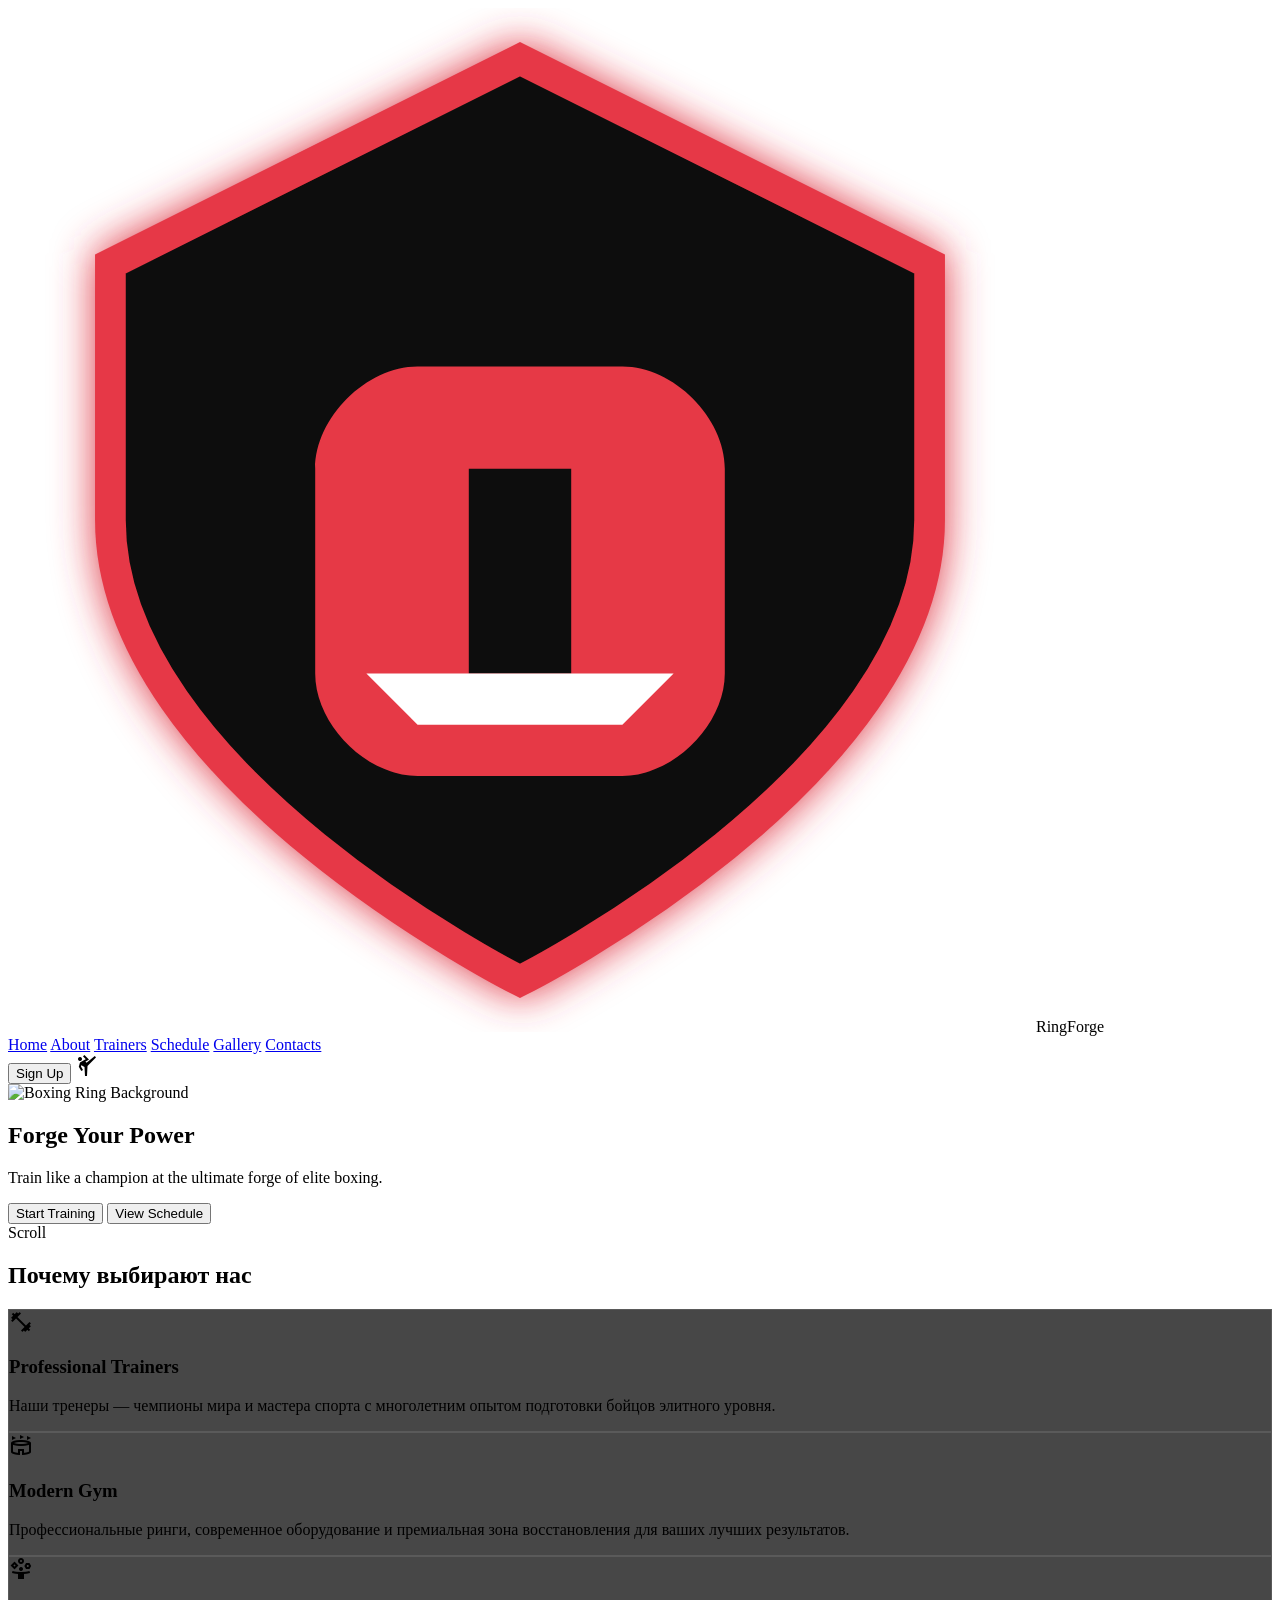
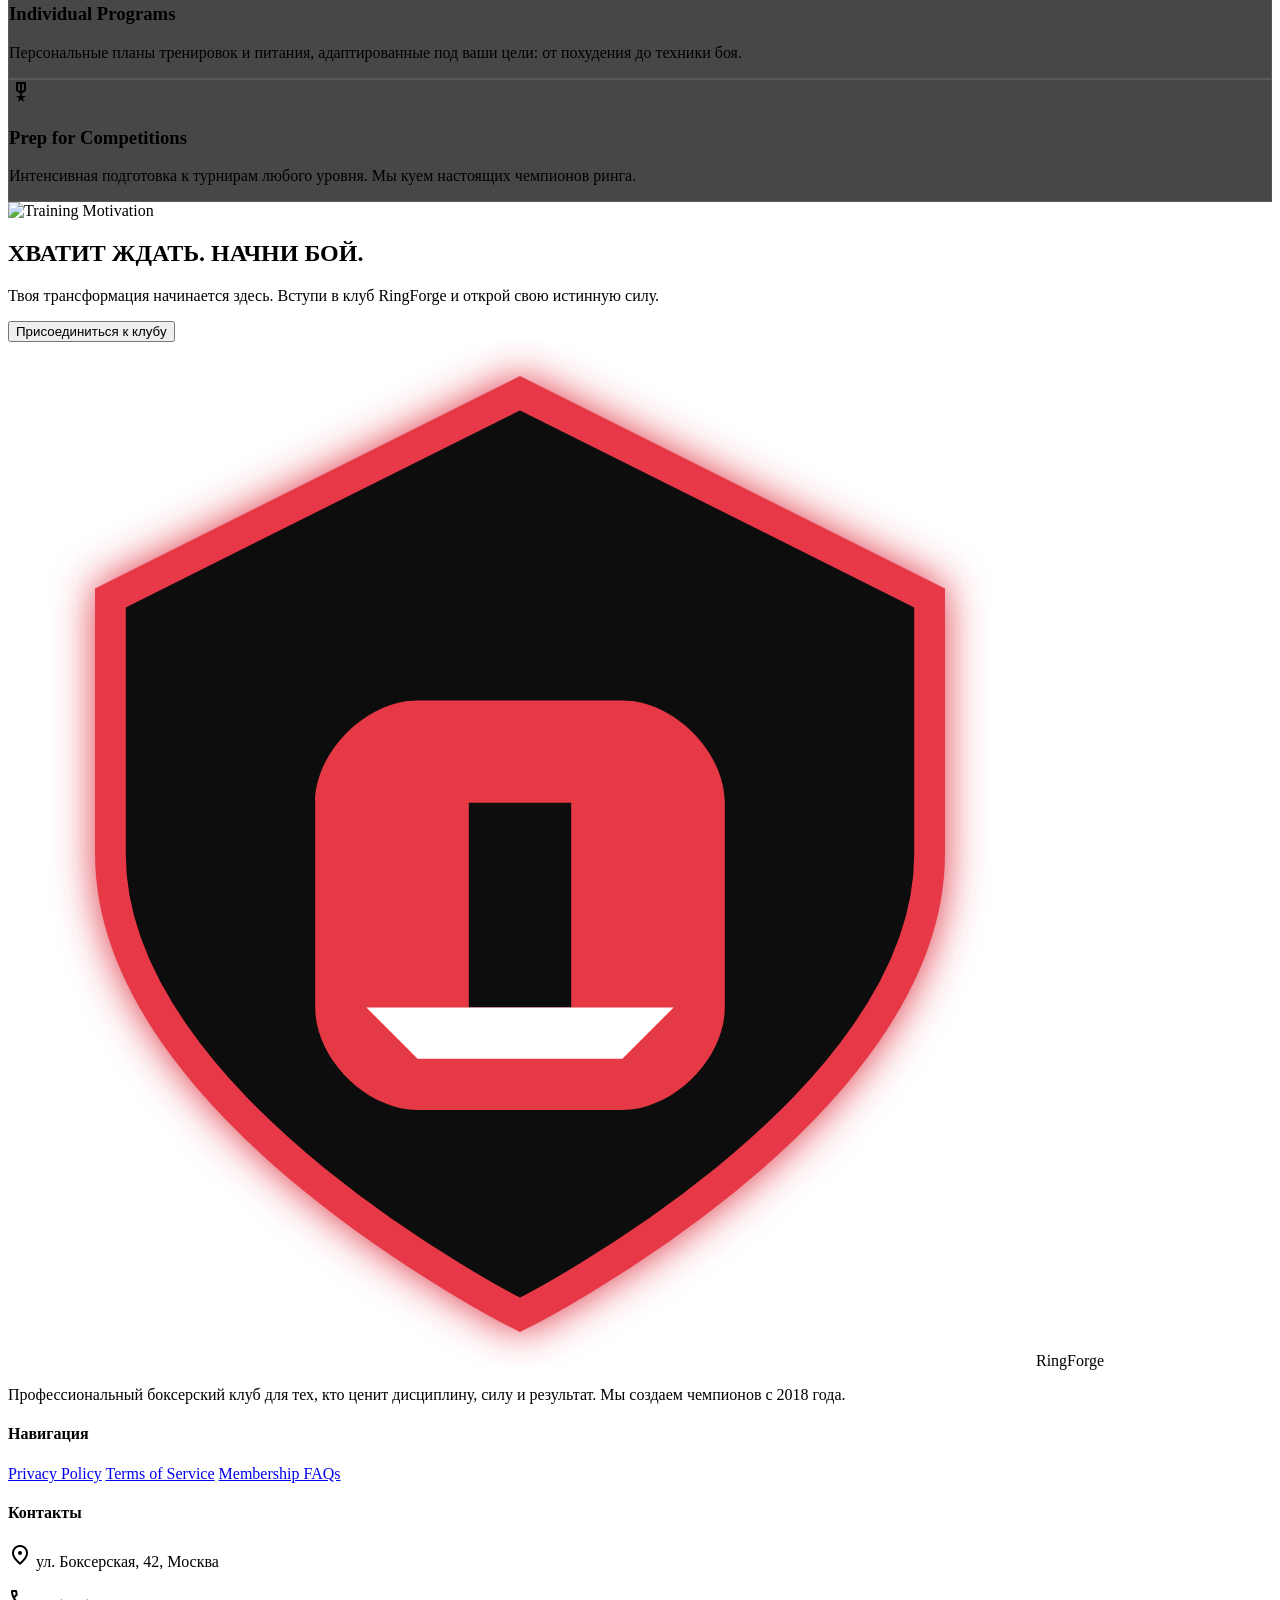
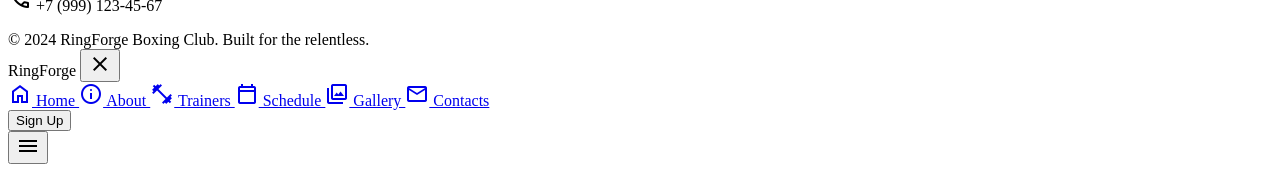
==== commit 29b037e4: "Rename index.html.html to index.html" ====
--- a/index.html
+++ b/index.html
@@ -1,302 +1,327 @@
-```html id="ringforge-index"
-<!DOCTYPE html>
-<html lang="ru">
-<head>
-<meta charset="UTF-8">
-<meta name="viewport" content="width=device-width, initial-scale=1.0">
-
-<title>RingForge Boxing Club</title>
-
-<link rel="preconnect" href="https://fonts.googleapis.com">
-
-<link href="https://fonts.googleapis.com/css2?family=Bebas+Neue&family=Inter:wght@300;400;600;700&display=swap" rel="stylesheet">
-
-<link rel="stylesheet" href="style.css">
-</head>
-
-<body>
-
-<header>
-
-<div class="logo">RingForge</div>
-
-<nav id="nav">
-
-<a href="#home">Главная</a>
-<a href="#advantages">Преимущества</a>
-<a href="#about">О клубе</a>
-<a href="#schedule">Расписание</a>
-<a href="#gallery">Галерея</a>
-<a href="#contact">Контакты</a>
-
-</nav>
-
-<button class="btn">Записаться</button>
-
-<div class="burger" id="burger">
-☰
-</div>
-
-</header>
-
-<section class="hero" id="home">
-
-<div class="hero-content fade">
-
-<h1>FORGE YOUR POWER</h1>
-
-<p>
-RingForge — современный боксёрский клуб для новичков и профессионалов.
-Тренировки, спарринги, физическая подготовка и атмосфера настоящего чемпионского зала.
-</p>
-
-<button class="btn">Начать тренировки</button>
-
-</div>
-
-</section>
-
-<section id="advantages">
-
-<h2 class="section-title fade">Преимущества</h2>
-
-<div class="cards">
-
-<div class="card fade">
-
-<h3>Профессиональные тренеры</h3>
-
-<p>
-Наши тренеры имеют многолетний опыт выступлений и подготовки спортсменов.
-Каждый ученик получает индивидуальный подход.
-</p>
-
-</div>
-
-<div class="card fade">
-
-<h3>Современный зал</h3>
-
-<p>
-Зал оборудован современными тренажёрами,
-боксерскими мешками и полноценным рингом.
-</p>
-
-</div>
-
-<div class="card fade">
-
-<h3>Спарринги</h3>
-
-<p>
-Регулярные спарринги помогают развивать технику,
-реакцию и уверенность перед турнирами.
-</p>
-
-</div>
-
-<div class="card fade">
-
-<h3>Индивидуальный подход</h3>
-
-<p>
-Программы тренировок создаются под любой уровень —
-от новичков до профессиональных бойцов.
-</p>
-
-</div>
-
-</div>
-
-</section>
-
-<section id="about">
-
-<h2 class="section-title fade">О клубе</h2>
-
-<div class="about">
-
-<img
-class="fade"
-src="https://images.unsplash.com/photo-1549719386-74dfcbf7dbed?q=80&w=1200"
-alt="boxing"
->
-
-<div class="fade">
-
-<p>
-RingForge — это современный боксёрский клуб,
-в котором каждый спортсмен получает возможность
-развиваться физически и морально.
-
-Мы обучаем классическому боксу,
-улучшаем физическую форму и готовим к соревнованиям.
-</p>
-
-<br><br>
-
-<h3>500+ учеников</h3>
-<h3>10 тренеров</h3>
-<h3>25 турниров</h3>
-
-</div>
-
-</div>
-
-</section>
-
-<section id="schedule" class="schedule">
-
-<h2 class="section-title fade">Расписание</h2>
-
-<table class="fade">
-
-<tr>
-<th>День</th>
-<th>Тренировка</th>
-<th>Описание</th>
-<th>Время</th>
-</tr>
-
-<tr>
-<td>Понедельник</td>
-<td>Новички</td>
-<td>Базовая техника и физическая подготовка</td>
-<td>18:00</td>
-</tr>
-
-<tr>
-<td>Среда</td>
-<td>Спарринги</td>
-<td>Практические поединки и тактика</td>
-<td>19:00</td>
-</tr>
-
-<tr>
-<td>Пятница</td>
-<td>Продвинутые</td>
-<td>Работа в ринге и развитие скорости</td>
-<td>20:00</td>
-</tr>
-
-<tr>
-<td>Суббота</td>
-<td>Детская группа</td>
-<td>Основы бокса для детей</td>
-<td>12:00</td>
-</tr>
-
-</table>
-
-</section>
-
-<section id="gallery">
-
-<h2 class="section-title fade">Галерея</h2>
-
-<div class="gallery">
-
-<img class="fade"
-src="https://images.unsplash.com/photo-1517838277536-f5f99be501cd?q=80&w=1200">
-
-<img class="fade"
-src="https://images.unsplash.com/photo-1518611012118-696072aa579a?q=80&w=1200">
-
-<img class="fade"
-src="https://images.unsplash.com/photo-1517649763962-0c623066013b?q=80&w=1200">
-
-<img class="fade"
-src="https://images.unsplash.com/photo-1517836357463-d25dfeac3438?q=80&w=1200">
-
-</div>
-
-</section>
-
-<section id="contact">
-
-<h2 class="section-title fade">Контакты</h2>
-
-<div class="contact-info fade">
-
-<h3>Наш адрес</h3>
-<p>Tallinn, Estonia</p>
-
-<br>
-
-<h3>Телефон</h3>
-<p>+372 5555 1234</p>
-
-<br>
-
-<h3>Email</h3>
-<p>info@ringforge.ee</p>
-
-</div>
-
-<form class="contact-form fade" id="form">
-
-<input type="text" placeholder="Ваше имя" required>
-
-<input type="email" placeholder="Ваш Email" required>
-
-<textarea placeholder="Ваше сообщение"></textarea>
-
-<button class="btn">Отправить</button>
-
-</form>
-
-</section>
-
-<footer>
-
-<h2 class="logo">RingForge</h2>
-
-<p>
-© 2026 RingForge Boxing Club
-</p>
-
-</footer>
-
-<script>
-
-const burger = document.getElementById('burger');
-const nav = document.getElementById('nav');
-
-burger.addEventListener('click', () => {
-nav.classList.toggle('active');
-});
-
-const fades = document.querySelectorAll('.fade');
-
-window.addEventListener('scroll', () => {
-
-fades.forEach(fade => {
-
-const top = fade.getBoundingClientRect().top;
-
-if(top < window.innerHeight - 100){
-fade.classList.add('show');
-}
-
-});
-
-});
-
-const form = document.getElementById('form');
-
-form.addEventListener('submit', (e)=>{
-
-e.preventDefault();
-
-alert('Заявка успешно отправлена!');
-
-form.reset();
-
-});
-
-</script>
-
-</body>
-</html>
-```
-
+<!DOCTYPE html>
+
+<html class="dark" lang="ru"><head>
+<meta charset="utf-8"/>
+<meta content="width=device-width, initial-scale=1.0" name="viewport"/>
+<title>RingForge Boxing Club | Кузница Чемпионов</title>
+<link href="https://fonts.googleapis.com/css2?family=Bebas+Neue&amp;family=Inter:wght@400;700&amp;family=Montserrat:wght@600&amp;family=Material+Symbols+Outlined:wght,FILL@100..700,0..1&amp;display=swap" rel="stylesheet"/>
+<link href="https://fonts.googleapis.com/css2?family=Material+Symbols+Outlined:wght,FILL@100..700,0..1&amp;display=swap" rel="stylesheet"/>
+<link href="https://fonts.googleapis.com/css2?family=Bebas+Neue:wght@100..900&amp;family=Inter:wght@100..900&amp;family=Montserrat:wght@100..900&amp;display=swap" rel="stylesheet"/>
+<script src="https://cdn.tailwindcss.com?plugins=forms,container-queries"></script>
+<script id="tailwind-config">
+      tailwind.config = {
+        darkMode: "class",
+        theme: {
+          extend: {
+            "colors": {
+                "surface-variant": "#353534",
+                "on-primary": "#680011",
+                "on-error-container": "#ffdad6",
+                "secondary": "#ffb4a8",
+                "on-secondary-fixed": "#410000",
+                "surface-dim": "#131313",
+                "surface": "#131313",
+                "surface-container-low": "#1c1b1b",
+                "on-error": "#690005",
+                "tertiary": "#c7c6c6",
+                "on-tertiary-container": "#282a2a",
+                "background": "#131313",
+                "secondary-fixed": "#ffdad4",
+                "primary-fixed": "#ffdad8",
+                "surface-tint": "#ffb3b1",
+                "on-tertiary-fixed": "#1a1c1c",
+                "secondary-container": "#920703",
+                "on-primary-fixed-variant": "#92001c",
+                "surface-container-high": "#2a2a2a",
+                "on-background": "#e5e2e1",
+                "on-tertiary": "#2f3131",
+                "surface-container": "#201f1f",
+                "tertiary-fixed-dim": "#c7c6c6",
+                "on-secondary": "#690000",
+                "primary-fixed-dim": "#ffb3b1",
+                "surface-bright": "#3a3939",
+                "outline": "#ab8987",
+                "outline-variant": "#5b403f",
+                "surface-container-highest": "#353534",
+                "on-surface-variant": "#e4bebc",
+                "on-secondary-fixed-variant": "#920703",
+                "surface-container-lowest": "#0e0e0e",
+                "inverse-surface": "#e5e2e1",
+                "tertiary-fixed": "#e3e2e2",
+                "error-container": "#93000a",
+                "on-primary-fixed": "#410007",
+                "inverse-primary": "#bb152c",
+                "primary": "#ffb3b1",
+                "on-surface": "#e5e2e1",
+                "primary-container": "#ff535b",
+                "inverse-on-surface": "#313030",
+                "error": "#ffb4ab",
+                "on-secondary-container": "#ff9a8a",
+                "secondary-fixed-dim": "#ffb4a8",
+                "on-primary-container": "#5b000e",
+                "on-tertiary-fixed-variant": "#464747",
+                "tertiary-container": "#909191"
+            },
+            "borderRadius": {
+                "DEFAULT": "0.25rem",
+                "lg": "0.5rem",
+                "xl": "0.75rem",
+                "full": "9999px"
+            },
+            "spacing": {
+                "margin-desktop": "64px",
+                "unit": "4px",
+                "margin-mobile": "16px",
+                "container-max": "1440px",
+                "gutter": "24px"
+            },
+            "fontFamily": {
+                "body-lg": ["Inter"],
+                "label-sm": ["Montserrat"],
+                "headline-md": ["Bebas Neue"],
+                "headline-lg-mobile": ["Bebas Neue"],
+                "headline-xl": ["Bebas Neue"],
+                "body-md": ["Inter"],
+                "headline-lg": ["Bebas Neue"],
+                "label-lg": ["Montserrat"]
+            },
+            "fontSize": {
+                "body-lg": ["18px", {"lineHeight": "28px", "fontWeight": "400"}],
+                "label-sm": ["12px", {"lineHeight": "16px", "fontWeight": "600"}],
+                "headline-md": ["32px", {"lineHeight": "32px", "fontWeight": "700"}],
+                "headline-lg-mobile": ["36px", {"lineHeight": "36px", "fontWeight": "700"}],
+                "headline-xl": ["72px", {"lineHeight": "72px", "letterSpacing": "0.02em", "fontWeight": "700"}],
+                "body-md": ["16px", {"lineHeight": "24px", "fontWeight": "400"}],
+                "headline-lg": ["48px", {"lineHeight": "48px", "letterSpacing": "0.02em", "fontWeight": "700"}],
+                "label-lg": ["16px", {"lineHeight": "20px", "fontWeight": "600"}]
+            }
+          },
+        },
+      }
+    </script>
+<style>
+        .material-symbols-outlined {
+            font-variation-settings: 'FILL' 0, 'wght' 400, 'GRAD' 0, 'opsz' 24;
+        }
+        .glass-card {
+            background: rgba(26, 26, 26, 0.8);
+            backdrop-filter: blur(10px);
+            border: 1px solid rgba(255, 255, 255, 0.1);
+        }
+        .neon-glow:hover {
+            box-shadow: 0px 0px 15px rgba(230, 57, 70, 0.4);
+            border-color: #ffb3b1;
+        }
+        .reveal {
+            opacity: 0;
+            transform: translateY(30px);
+            transition: all 0.8s ease-out;
+        }
+        .reveal.active {
+            opacity: 1;
+            transform: translateY(0);
+        }
+    </style>
+</head>
+<body class="bg-background text-on-background font-body-md overflow-x-hidden">
+<!-- TopNavBar -->
+<header class="fixed top-0 left-0 w-full z-50 flex justify-between items-center px-margin-mobile md:px-margin-desktop py-4 bg-surface/80 backdrop-blur-xl border-b border-white/10 shadow-[0px_0px_15px_rgba(146,7,3,0.3)]">
+<div class="flex items-center gap-3">
+<img alt="RingForge Logo" class="h-10 w-10 object-contain" src="[data-uri]"/>
+<span class="font-headline-lg text-primary uppercase tracking-tighter text-headline-lg-mobile md:text-headline-lg">RingForge</span>
+</div>
+<nav class="hidden md:flex gap-8">
+<a class="text-primary border-b-2 border-primary font-label-lg pb-1" href="#">Home</a>
+<a class="text-on-surface hover:text-primary font-label-lg transition-colors duration-300" href="#">About</a>
+<a class="text-on-surface hover:text-primary font-label-lg transition-colors duration-300" href="#">Trainers</a>
+<a class="text-on-surface hover:text-primary font-label-lg transition-colors duration-300" href="#">Schedule</a>
+<a class="text-on-surface hover:text-primary font-label-lg transition-colors duration-300" href="#">Gallery</a>
+<a class="text-on-surface hover:text-primary font-label-lg transition-colors duration-300" href="#">Contacts</a>
+</nav>
+<div class="flex items-center gap-4">
+<button class="bg-secondary-container text-white px-6 py-2 rounded-lg font-label-lg hover:scale-105 active:scale-95 transition-all duration-200">
+                Sign Up
+            </button>
+<span class="material-symbols-outlined text-primary text-2xl hidden md:block" data-icon="sports_martial_arts">sports_martial_arts</span>
+</div>
+</header>
+<!-- Hero Section -->
+<section class="relative h-screen flex items-center justify-center overflow-hidden">
+<div class="absolute inset-0 z-0">
+<div class="absolute inset-0 bg-black/60 z-10"></div>
+<img alt="Boxing Ring Background" class="w-full h-full object-cover" data-alt="A cinematic, low-angle shot of a professional boxing ring illuminated by intense overhead spotlights in a dark, moody arena. The atmosphere is thick with atmospheric smoke and dramatic shadows, creating a high-stakes, aggressive aesthetic. The scene uses a deep black foundation with stark white highlights on the ropes and a subtle hint of red lighting reflecting off the canvas. The mood is powerful, disciplined, and premium." src="https://lh3.googleusercontent.com/aida-public/[base64]"/>
+</div>
+<div class="relative z-20 text-center px-margin-mobile max-w-4xl">
+<h1 class="font-headline-xl text-white mb-4 animate-pulse uppercase">Forge Your Power</h1>
+<p class="font-body-lg text-on-surface-variant mb-10 text-xl md:text-2xl">Train like a champion at the ultimate forge of elite boxing.</p>
+<div class="flex flex-col md:flex-row gap-6 justify-center">
+<button class="bg-secondary-container text-white px-10 py-4 rounded-lg font-label-lg text-lg hover:scale-105 transition-all shadow-[0px_0px_20px_rgba(230,57,70,0.4)]">
+                    Start Training
+                </button>
+<button class="border-2 border-tertiary text-tertiary px-10 py-4 rounded-lg font-label-lg text-lg hover:bg-tertiary hover:text-black transition-all">
+                    View Schedule
+                </button>
+</div>
+</div>
+<!-- Animated Scroll Indicator -->
+<div class="absolute bottom-10 left-1/2 -translate-x-1/2 flex flex-col items-center gap-2 opacity-50">
+<span class="font-label-sm uppercase tracking-widest text-on-surface-variant">Scroll</span>
+<div class="w-px h-12 bg-gradient-to-b from-primary to-transparent"></div>
+</div>
+</section>
+<!-- Features Bento Grid -->
+<section class="py-32 px-margin-mobile md:px-margin-desktop max-w-container-max mx-auto">
+<div class="text-center mb-20 reveal">
+<h2 class="font-headline-lg text-primary uppercase mb-4 text-headline-lg-mobile md:text-headline-lg">Почему выбирают нас</h2>
+<div class="w-24 h-1 bg-primary mx-auto"></div>
+</div>
+<div class="grid grid-cols-1 md:grid-cols-2 lg:grid-cols-4 gap-gutter">
+<!-- Card 1 -->
+<div class="glass-card p-8 rounded-xl neon-glow transition-all duration-300 reveal group">
+<div class="w-16 h-16 bg-secondary-container/20 rounded-full flex items-center justify-center mb-6 group-hover:scale-110 transition-transform">
+<span class="material-symbols-outlined text-primary text-4xl" data-icon="fitness_center">fitness_center</span>
+</div>
+<h3 class="font-headline-md text-white mb-4">Professional Trainers</h3>
+<p class="font-body-md text-on-surface-variant">Наши тренеры — чемпионы мира и мастера спорта с многолетним опытом подготовки бойцов элитного уровня.</p>
+</div>
+<!-- Card 2 -->
+<div class="glass-card p-8 rounded-xl neon-glow transition-all duration-300 reveal delay-100 group">
+<div class="w-16 h-16 bg-secondary-container/20 rounded-full flex items-center justify-center mb-6 group-hover:scale-110 transition-transform">
+<span class="material-symbols-outlined text-primary text-4xl" data-icon="stadium">stadium</span>
+</div>
+<h3 class="font-headline-md text-white mb-4">Modern Gym</h3>
+<p class="font-body-md text-on-surface-variant">Профессиональные ринги, современное оборудование и премиальная зона восстановления для ваших лучших результатов.</p>
+</div>
+<!-- Card 3 -->
+<div class="glass-card p-8 rounded-xl neon-glow transition-all duration-300 reveal delay-200 group">
+<div class="w-16 h-16 bg-secondary-container/20 rounded-full flex items-center justify-center mb-6 group-hover:scale-110 transition-transform">
+<span class="material-symbols-outlined text-primary text-4xl" data-icon="person_play">person_play</span>
+</div>
+<h3 class="font-headline-md text-white mb-4">Individual Programs</h3>
+<p class="font-body-md text-on-surface-variant">Персональные планы тренировок и питания, адаптированные под ваши цели: от похудения до техники боя.</p>
+</div>
+<!-- Card 4 -->
+<div class="glass-card p-8 rounded-xl neon-glow transition-all duration-300 reveal delay-300 group">
+<div class="w-16 h-16 bg-secondary-container/20 rounded-full flex items-center justify-center mb-6 group-hover:scale-110 transition-transform">
+<span class="material-symbols-outlined text-primary text-4xl" data-icon="military_tech">military_tech</span>
+</div>
+<h3 class="font-headline-md text-white mb-4">Prep for Competitions</h3>
+<p class="font-body-md text-on-surface-variant">Интенсивная подготовка к турнирам любого уровня. Мы куем настоящих чемпионов ринга.</p>
+</div>
+</div>
+</section>
+<!-- Mid-page CTA with Parallax -->
+<section class="relative py-32 overflow-hidden">
+<div class="absolute inset-0 z-0">
+<div class="absolute inset-0 bg-primary/20 z-10 backdrop-blur-sm"></div>
+<img alt="Training Motivation" class="w-full h-full object-cover scale-110" data-alt="A gritty, high-contrast close-up of a boxer's hands being wrapped in traditional white and red cotton handwraps. The setting is a dimly lit boxing gym with industrial textures, heavy bags hanging in the blurred background. The lighting is focused and dramatic, highlighting the texture of the wraps and the intensity of preparation. The color palette is dominated by deep blacks, grays, and a sharp, vibrant accent red." src="https://lh3.googleusercontent.com/aida-public/[base64]"/>
+</div>
+<div class="relative z-20 text-center px-margin-mobile reveal">
+<h2 class="font-headline-xl text-white mb-6">ХВАТИТ ЖДАТЬ. НАЧНИ БОЙ.</h2>
+<p class="font-body-lg text-white/90 max-w-2xl mx-auto mb-10">Твоя трансформация начинается здесь. Вступи в клуб RingForge и открой свою истинную силу.</p>
+<button class="bg-white text-on-primary px-12 py-5 rounded-lg font-headline-md text-2xl hover:bg-primary hover:text-white transition-all shadow-2xl">
+                Присоединиться к клубу
+            </button>
+</div>
+</section>
+<!-- Footer -->
+<footer class="w-full py-20 px-margin-mobile md:px-margin-desktop grid grid-cols-1 md:grid-cols-3 gap-gutter bg-surface-container-lowest border-t border-outline-variant">
+<div class="flex flex-col gap-6">
+<div class="flex items-center gap-3">
+<img alt="RingForge Logo" class="h-8 w-8 object-contain" src="[data-uri]